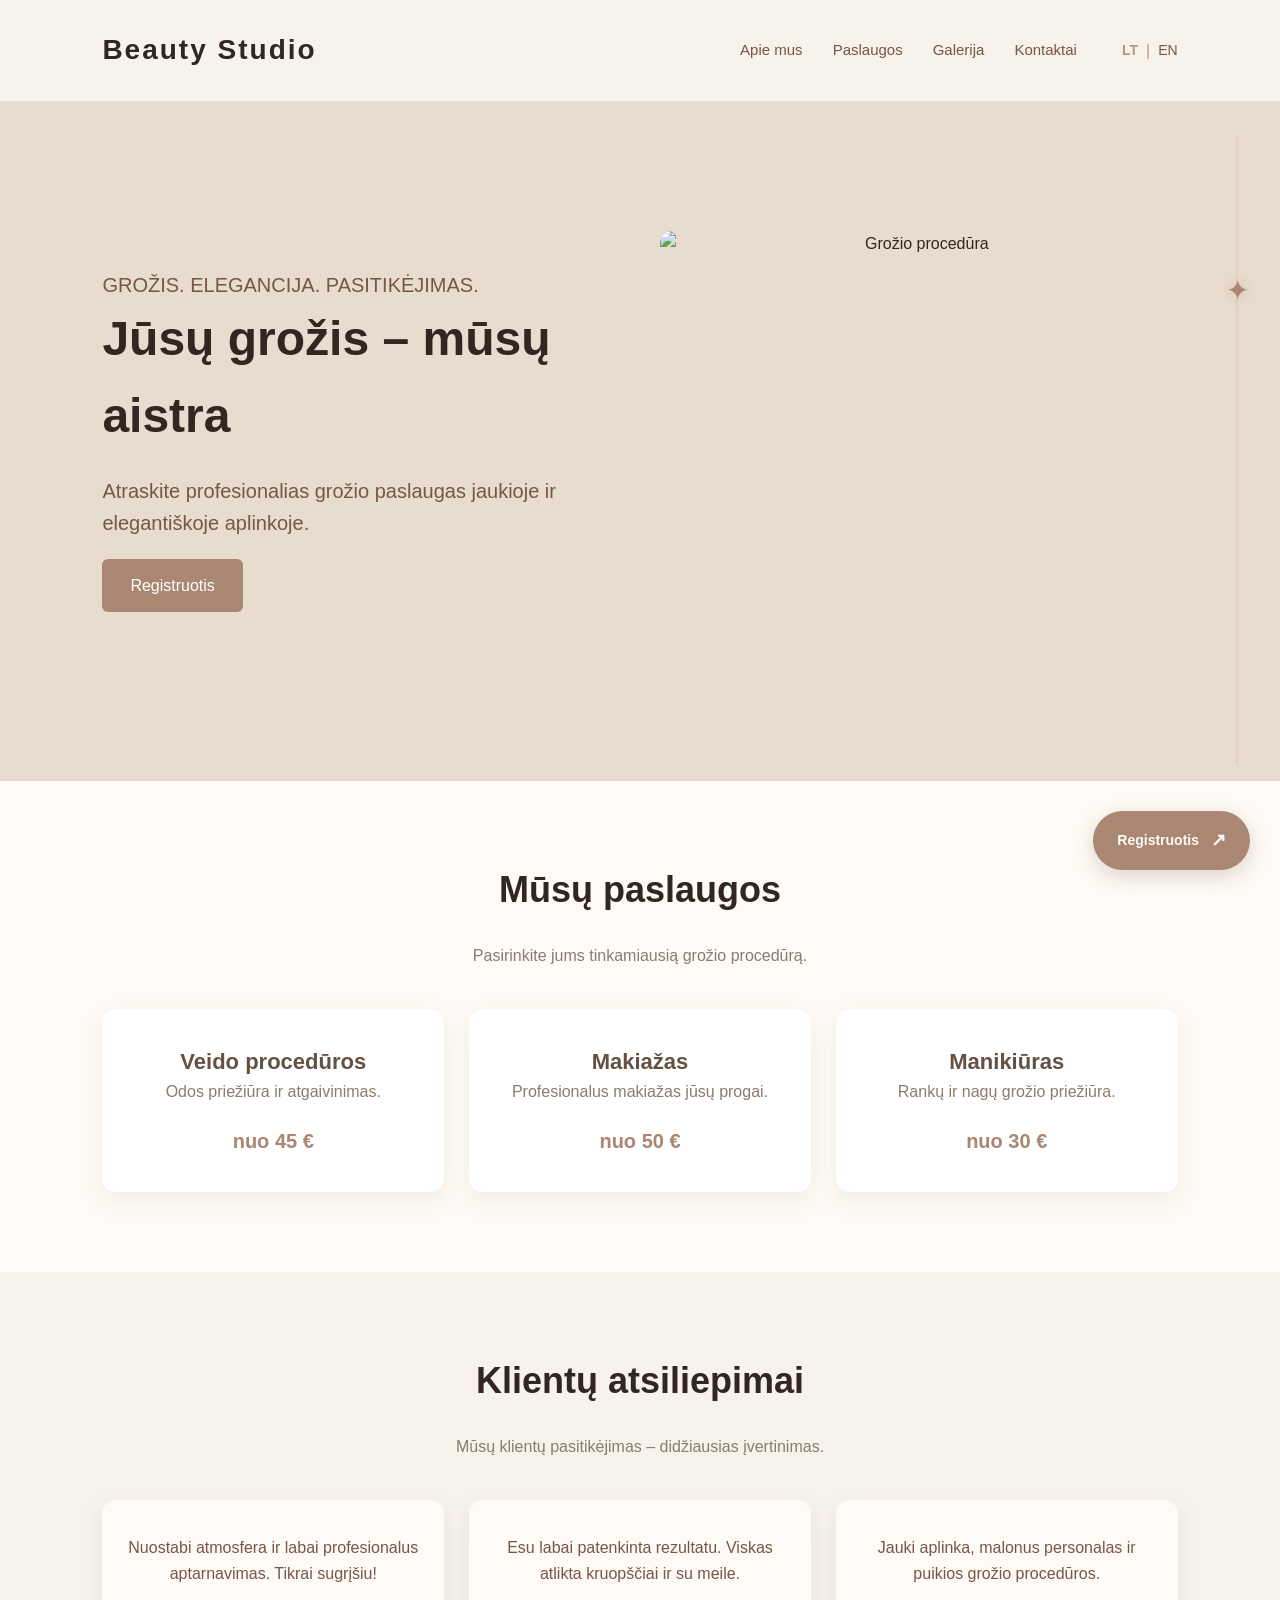
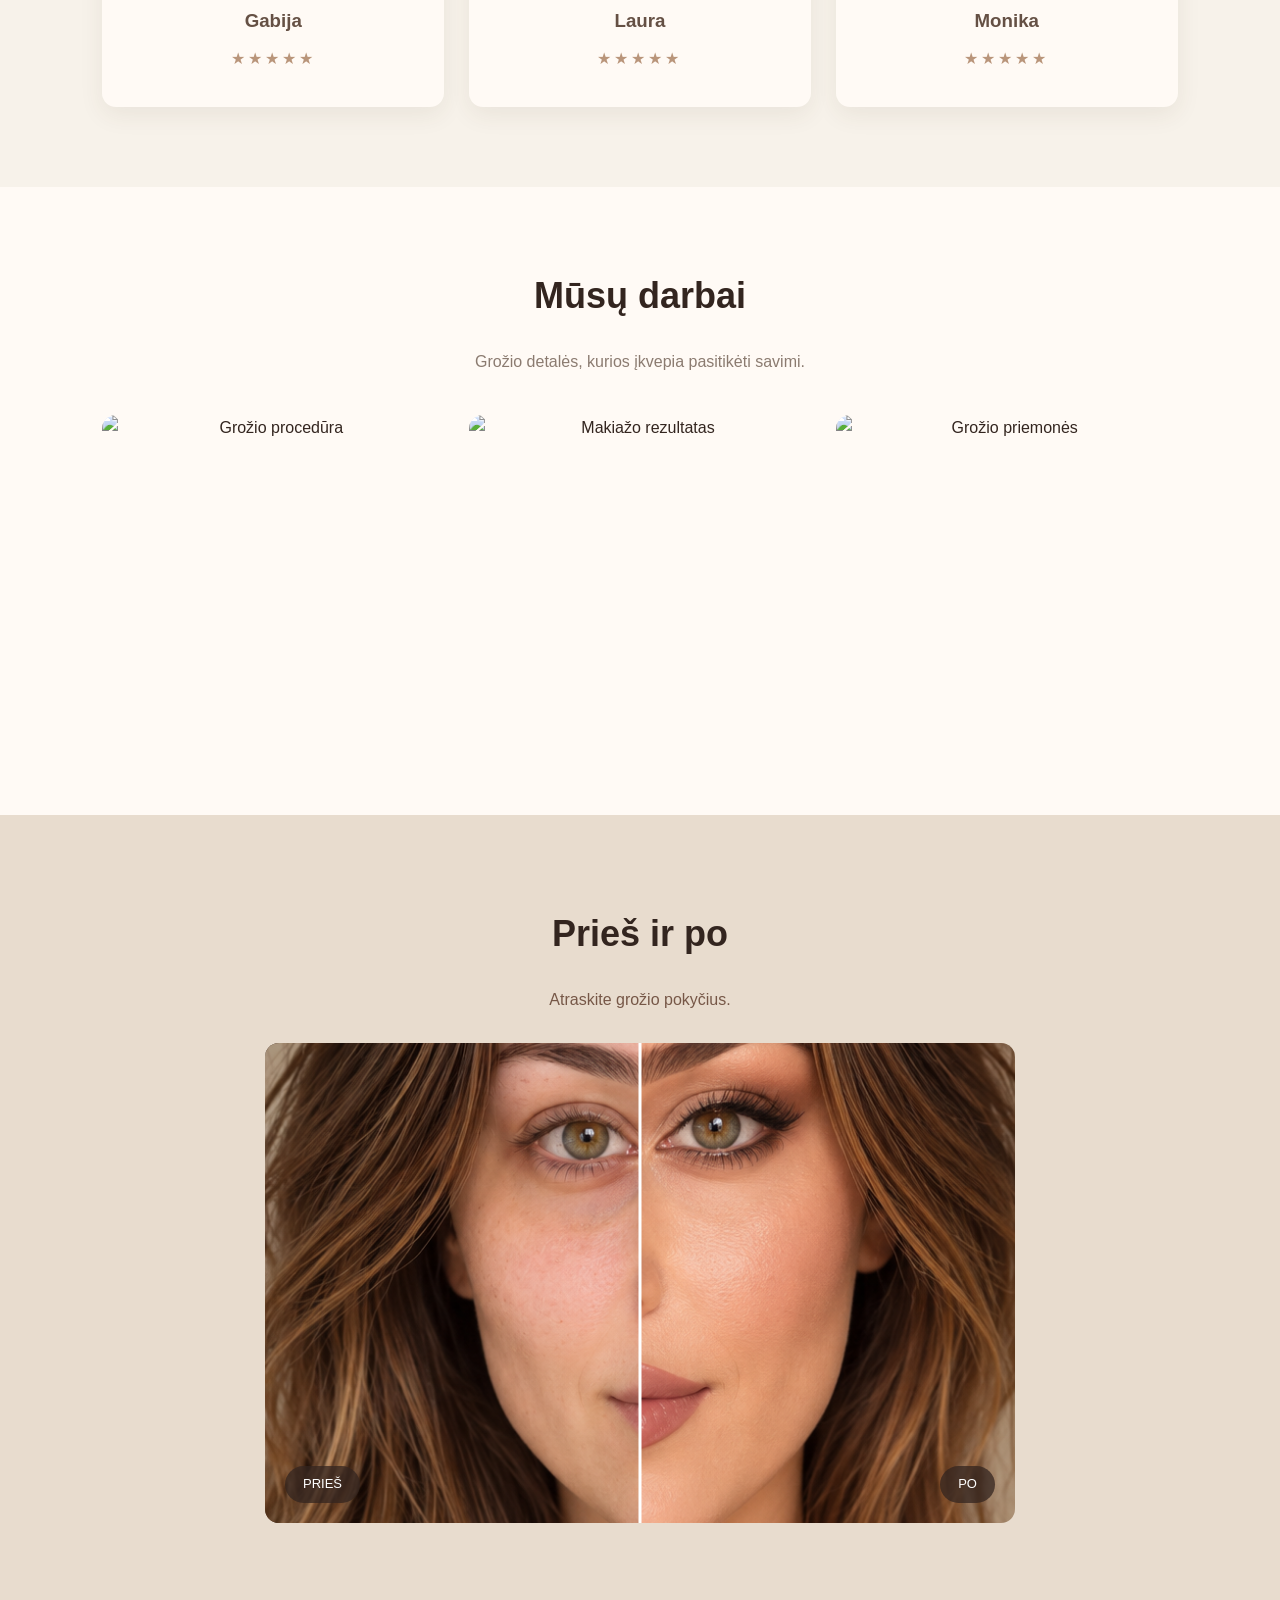
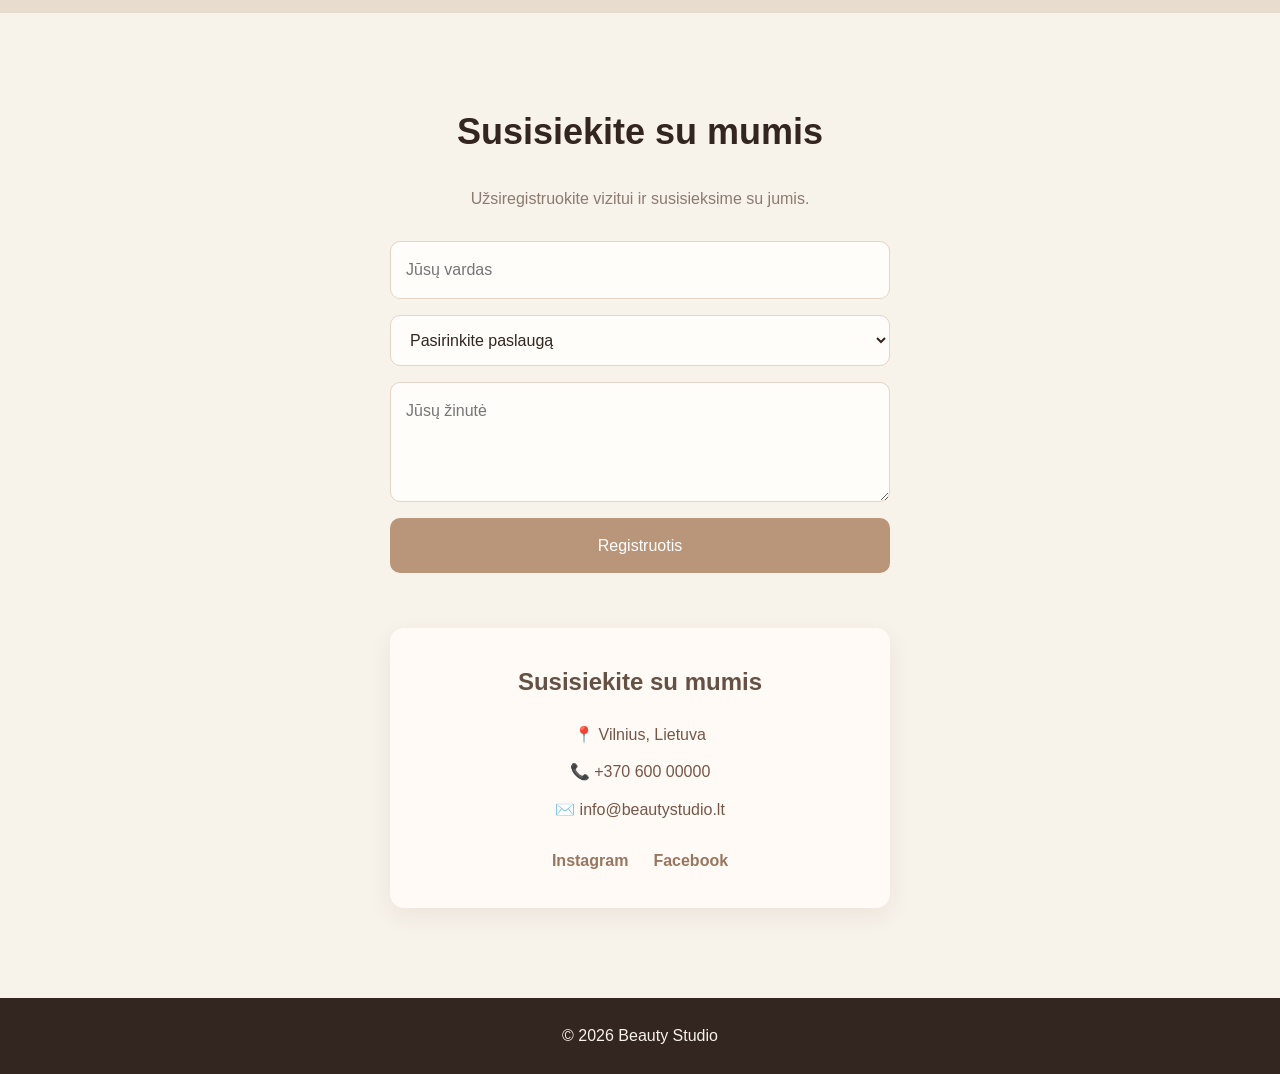
==== index.html @ 3cdfd54d "Fix social preview metadata" ====
<!DOCTYPE html>
<html lang="lt">
<head>
    <link rel="icon" type="image/png" href="favicon.png">
    <meta charset="UTF-8">
    <meta name="google-site-verification" content="EjMEMLy2uxxR2_JzvmKn0_9OkmRzvFU9PpD34_zhDsc" />
    <meta name="viewport" content="width=device-width, initial-scale=1.0">
    <meta name="description" content="Beauty Studio Vilniuje – profesionalios veido procedūros, makiažas ir manikiūras. Atraskite savo grožį ir registruokitės internetu.">
    <meta property="og:type" content="website">
<meta property="og:title" content="Beauty Studio – grožio studija Vilniuje">
<meta property="og:description" content="Profesionalios veido procedūros, makiažas ir manikiūras. Registruokitės internetu!">
<meta property="og:image" content="https://beauty-studio-lt.netlify.app/social-preview.jpg">
<meta property="og:locale" content="lt_LT">
    <title>Beauty Studio – grožio studija</title>
    <link rel="stylesheet" href="style.css">
</head>
<body>
    <a href="#contacts" class="floating-booking">
    <span data-i18n="bookingButton">Registruotis</span>
    <span class="booking-arrow">↗</span>
</a>

   <div class="beauty-signature">
    <div class="signature-line"></div>
    <div class="signature-star">✦</div>

    <div class="signature-message" data-i18n="signatureMessage">
   Ačiū, kad esate su mumis
</div>
</div>

   <header>
    <h1>Beauty Studio</h1>

    <button class="menu-toggle" aria-label="Atidaryti meniu" aria-expanded="false" aria-controls="mobile-nav">
        <span></span>
        <span></span>
        <span></span>
    </button>

    <nav id="mobile-nav">
            <a href="#about" data-i18n="navAbout">Apie mus</a>
<a href="#services" data-i18n="navServices">Paslaugos</a>
<a href="#gallery" data-i18n="navGallery">Galerija</a>
<a href="#contacts" data-i18n="navContacts">Kontaktai</a>

<div class="language-switch">
    <button class="lang-btn active" data-lang="lt">LT</button>
    <span>|</span>
    <button class="lang-btn" data-lang="en">EN</button>
</div>
</nav>
    </header>

    <main>
        <section id="about" class="hero">
    <div class="hero-content">
        <p class="hero-label" data-i18n="heroLabel">
    GROŽIS. ELEGANCIJA. PASITIKĖJIMAS.
</p>

<h2 data-i18n="heroTitle">Jūsų grožis – mūsų aistra</h2>

<p data-i18n="heroDescription">
    Atraskite profesionalias grožio paslaugas
    jaukioje ir elegantiškoje aplinkoje.
</p>

<a href="#contacts" class="hero-button" data-i18n="heroButton">
    Registruotis
</a>
    </div>

    <div class="hero-image">
        <img
            src="https://images.unsplash.com/photo-1522335789203-aabd1fc54bc9"
            alt="Grožio procedūra"
        >
    </div>
</section>

        <section id="services">
    <h2 data-i18n="servicesTitle">Mūsų paslaugos</h2>
    <p data-i18n="servicesIntro">Pasirinkite jums tinkamiausią grožio procedūrą.</p>

    <div class="services-grid">
        <div class="service-card">
            <h3 data-i18n="serviceFace">Veido procedūros</h3>
            <p data-i18n="serviceFaceDesc">Odos priežiūra ir atgaivinimas.</p>
            <span>nuo 45 €</span>
        </div>

        <div class="service-card">
            <h3 data-i18n="serviceMakeup">Makiažas</h3>
            <p data-i18n="serviceMakeupDesc">Profesionalus makiažas jūsų progai.</p>
            <span>nuo 50 €</span>
        </div>

        <div class="service-card">
            <h3 data-i18n="serviceNails">Manikiūras</h3>
            <p data-i18n="serviceNailsDesc">Rankų ir nagų grožio priežiūra.</p>
            <span>nuo 30 €</span>
        </div>
    </div>
</section>

<section id="reviews">
    <h2 data-i18n="reviewsTitle">Klientų atsiliepimai</h2>

    <p class="reviews-intro" data-i18n="reviewsIntro">
        Mūsų klientų pasitikėjimas – didžiausias įvertinimas.
    </p>

    <div class="reviews-grid">
        <div class="review-card">
            <p data-i18n="review1">„Nuostabi atmosfera ir labai profesionalus aptarnavimas. Tikrai sugrįšiu!“</p>
            <h3>Gabija</h3>
            <span>★★★★★</span>
        </div>

        <div class="review-card">
            <p data-i18n="review2">„Esu labai patenkinta rezultatu. Viskas atlikta kruopščiai ir su meile.“</p>
            <h3>Laura</h3>
            <span>★★★★★</span>
        </div>

        <div class="review-card">
            <p data-i18n="review3">„Jauki aplinka, malonus personalas ir puikios grožio procedūros.“</p>
            <h3>Monika</h3>
            <span>★★★★★</span>
        </div>
    </div>
</section>

<section id="gallery">
    <h2 data-i18n="galleryTitle">Mūsų darbai</h2>

<p class="gallery-intro" data-i18n="galleryIntro">
    Grožio detalės, kurios įkvepia pasitikėti savimi.
</p>

    <div class="gallery-grid">
        <img
            src="https://images.unsplash.com/photo-1522335789203-aabd1fc54bc9?w=800"
            alt="Grožio procedūra"
        >

        <img
            src="https://images.unsplash.com/photo-1487412720507-e7ab37603c6f?w=800"
            alt="Makiažo rezultatas"
        >

        <img
            src="https://images.unsplash.com/photo-1516975080664-ed2fc6a32937?w=800"
            alt="Grožio priemonės"
        >
    </div>
</section>

<section id="before-after">
    <h2 data-i18n="beforeAfterTitle">Prieš ir po</h2>
    <p class="before-after-intro" data-i18n="beforeAfterIntro">
    Atraskite grožio pokyčius.
</p>

    <div class="comparison">
        <img
            class="comparison-after"
            src="beauty-after.png"
            alt="Rezultatas po makiažo"
        >

        <div class="comparison-before">
            <img
                src="beauty-before.png"
                alt="Natūralus veidas prieš makiažą"
            >
        </div>

        <input
            type="range"
            min="0"
            max="100"
            value="50"
            class="comparison-slider"
            aria-label="Palyginti prieš ir po"
        >

        <span class="comparison-label before-label">PRIEŠ</span>
        <span class="comparison-label after-label">PO</span>
    </div>
</section>

       <section id="contacts">
   <h2 data-i18n="contactsTitle">Susisiekite su mumis</h2>
    <p data-i18n="contactsIntro">
    Užsiregistruokite vizitui ir susisieksime su jumis.
</p>

    
    <form
    class="contact-form"
    action="https://formspree.io/f/mgaalnvb"
    method="POST"
    >

   <input
    type="text"
    name="name"
    placeholder="Jūsų vardas"
    data-i18n-placeholder="namePlaceholder"
    required


<input
    type="email"
    name="email"
    placeholder="Jūsų el. paštas"
    data-i18n-placeholder="emailPlaceholder"
    required
    >

    <select name="service" required>
    <option value="" data-i18n="servicePlaceholder">Pasirinkite paslaugą</option>
    <option value="Veido procedūros" data-i18n="serviceFace">Veido procedūros</option>
    <option value="Makiažas" data-i18n="serviceMakeup">Makiažas</option>
    <option value="Manikiūras" data-i18n="serviceNails">Manikiūras</option>
</select>

    <textarea
    name="message"
    placeholder="Jūsų žinutė"
    data-i18n-placeholder="messagePlaceholder"
></textarea>

    <button type="submit" data-i18n="submitButton">Registruotis</button>
    </form>


    <div class="studio-contacts">
   <h3 data-i18n="studioContactsTitle">Susisiekite su mumis</h3>

<p>📍 <span data-i18n="city">Vilnius, Lietuva</span></p>
    <p>📞 +370 600 00000</p>
    <p>✉️ info@beautystudio.lt</p>

    <div class="social-links">
        <a href="#">Instagram</a>
        <a href="#">Facebook</a>
    </div>
</div>
</section>
    </main>

    <footer>
        <p>© 2026 Beauty Studio</p>
    </footer>

    <script src="script.js"></script>
</body>
</html>
---- style.css ----
/* Базовые настройки */
* {
    margin: 0;
    padding: 0;
    box-sizing: border-box;
}

html {
    scroll-behavior: smooth;
}

body {
    font-family: Arial, sans-serif;
    background-color: #F7F2EA;
    color: #33251F;
    line-height: 1.6;
}

/* Шапка */
header {
    display: flex;
    justify-content: space-between;
    align-items: center;
    padding: 28px 8%;
    background-color: #F7F2EA;
}

header h1 {
    font-size: 28px;
    letter-spacing: 2px;
}

nav {
    display: flex;
    gap: 30px;
}

nav a {
    color: #765747;
    text-decoration: none;
    font-size: 15px;
    transition: color 0.3s;
}

nav a:hover {
    color: #B9957A;
}

/* Основные секции */
section {
    padding: 90px 8%;
}

#about {
    background-color: #E8DCCE;
    text-align: center;
    padding: 130px 8%;
}

#about h2 {
    font-size: 48px;
    margin-bottom: 20px;
}

#about p {
    font-size: 20px;
    color: #765747;
}

#services,
#contacts {
    text-align: center;
}

section h2 {
    font-size: 36px;
    margin-bottom: 25px;
}

/* Подвал */
footer {
    background-color: #33251F;
    color: #F7F2EA;
    text-align: center;
    padding: 25px;
}

/* Главный экран */
.hero {
    display: grid;
    grid-template-columns: 1fr 1fr;
    align-items: center;
    gap: 40px;
    padding: 70px 8%;
    background-color: #f7f1eb;
}

.hero-content {
    text-align: left;
}

.hero-image img {
    width: 100%;
    height: 420px;
    object-fit: cover;
    border-radius: 12px;
    display: block;
    transition: transform 0.15s ease-out;
will-change: transform;
}

.hero-button {
    display: inline-block;
    margin-top: 20px;
    padding: 14px 28px;
    background-color: #a98772;
    color: white;
    text-decoration: none;
    border-radius: 6px;
}

.hero-image {
    height: 420px;
    overflow: hidden;
    border-radius: 12px;
}

@media (max-width: 768px) {
    .hero {
        grid-template-columns: 1fr;
        padding: 40px 20px;
        gap: 25px;
    }

    .hero-image img {
        height: 280px;
    }

    .hero-content {
        text-align: center;
    }
    header {
        flex-direction: column;
        gap: 15px;
        padding: 20px;
    }

    header h1 {
        font-size: 26px;
        margin: 0;
    }

    header nav {
        display: flex;
        flex-wrap: wrap;
        justify-content: center;
        gap: 15px;
    }

    .hero h2 {
        font-size: 32px;
        line-height: 1.2;
    }

    .services-grid {
        grid-template-columns: 1fr;
        gap: 20px;
    }
}

/* Paslaugų kortelės */

#services {
    padding: 80px 8%;
    background-color: #fffaf5;
    text-align: center;
}

#services > p {
    color: #8b7b70;
    margin-bottom: 40px;
}

.services-grid {
    display: grid;
    grid-template-columns: repeat(3, 1fr);
    gap: 25px;
}

.service-card {
    background-color: #ffffff;
    padding: 35px 25px;
    border-radius: 14px;
    box-shadow: 0 8px 25px rgba(80, 60, 40, 0.08);
    transition: transform 0.3s ease;
}

.service-card:hover {
    transform: translateY(-6px);
}

.service-card h3 {
    color: #655044;
    font-size: 22px;
}

.service-card p {
    color: #8b7b70;
    line-height: 1.6;
}

.service-card span {
    display: block;
    margin-top: 20px;
    color: #a98772;
    font-size: 20px;
    font-weight: bold;
}

@media (max-width: 600px) {
    .services-grid {
        display: grid;
        grid-template-columns: 1fr;
        gap: 16px;
    }

    header {
    flex-direction: column;
    gap: 12px;
    padding: 20px 5%;
    text-align: center;
}

header h1 {
    font-size: 24px;
}

nav {
    justify-content: center;
    flex-wrap: wrap;
    gap: 18px;
}
}

/* Kontaktų forma */
#contacts {
    text-align: center;
    background-color: #f7f2ea;
}

#contacts > p {
    color: #8b7b70;
    margin-bottom: 30px;
}

.contact-form {
    max-width: 500px;
    margin: 0 auto;
    display: flex;
    flex-direction: column;
    gap: 16px;
}

.contact-form input,
.contact-form select,
.contact-form textarea {
    width: 100%;
    padding: 15px;
    border: 1px solid #e3d5c8;
    border-radius: 10px;
    background-color: #fffdf9;
    color: #33251f;
    font: inherit;
}

.contact-form textarea {
    min-height: 120px;
    resize: vertical;
}

.contact-form input:focus,
.contact-form select:focus,
.contact-form textarea:focus {
    outline: 2px solid #b9957a;
    border-color: #b9957a;
}

.contact-form button {
    padding: 15px;
    border: none;
    border-radius: 10px;
    background-color: #b9957a;
    color: white;
    font: inherit;
    cursor: pointer;
    transition: background-color 0.3s;
}

.contact-form button:hover {
    background-color: #98765f;
}

/* Kontaktų informacija */
.studio-contacts {
    margin: 55px auto 0;
    padding: 35px 20px;
    max-width: 500px;
    background-color: #fffaf5;
    border-radius: 14px;
    box-shadow: 0 8px 25px rgba(80, 60, 40, 0.07);
}

.studio-contacts h3 {
    color: #655044;
    font-size: 24px;
    margin-bottom: 20px;
}

.studio-contacts p {
    color: #765747;
    margin: 12px 0;
}

.social-links {
    display: flex;
    justify-content: center;
    gap: 25px;
    margin-top: 25px;
}

.social-links a {
    color: #98765f;
    text-decoration: none;
    font-weight: bold;
    transition: color 0.3s;
}

.social-links a:hover {
    color: #33251f;
}

/* Klientų atsiliepimai */
#reviews {
    padding: 80px 8%;
    background-color: #f7f2ea;
    text-align: center;
}

.reviews-intro {
    color: #8b7b70;
    margin-bottom: 40px;
}

.reviews-grid {
    display: grid;
    grid-template-columns: repeat(3, 1fr);
    gap: 25px;
}

.review-card {
    background-color: #fffaf5;
    padding: 35px 25px;
    border-radius: 14px;
    box-shadow: 0 8px 25px rgba(80, 60, 40, 0.08);
    transition: transform 0.3s ease;
}

.review-card:hover {
    transform: translateY(-6px);
}

.review-card p {
    color: #765747;
    margin-bottom: 20px;
}

.review-card h3 {
    color: #655044;
    margin-bottom: 10px;
}

.review-card span {
    color: #b9957a;
    letter-spacing: 3px;
}
@media (max-width: 600px) {
    .reviews-grid {
        grid-template-columns: 1fr;
        gap: 16px;
    }
}

/* Mūsų darbų galerija */
#gallery {
    padding: 80px 8%;
    background-color: #fffaf5;
    text-align: center;
}

.gallery-intro {
    color: #8b7b70;
    margin-bottom: 40px;
}

.gallery-grid {
    display: grid;
    grid-template-columns: repeat(3, 1fr);
    gap: 25px;
}

.gallery-grid img {
    width: 100%;
    height: 320px;
    object-fit: cover;
    border-radius: 14px;
    transition: transform 0.3s ease;
}

.gallery-grid img:hover {
    transform: scale(1.03);
}

@media (max-width: 600px) {
    .gallery-grid {
        grid-template-columns: 1fr;
        gap: 16px;
    }

    .gallery-grid img {
        height: 280px;
    }
}

/* Beauty Signature */
.beauty-signature {
    position: fixed;
    right: 28px;
    top: 15%;
    height: 70vh;
    width: 30px;
    z-index: 1000;
    pointer-events: none;
}

.signature-line {
    position: absolute;
    left: 50%;
    top: 0;
    transform: translateX(-50%);
    width: 1px;
    height: 100%;
    background-color: #d8b99e;
    opacity: 0.6;
}

.signature-star {
    position: absolute;
    top: 0;
    left: 50%;
    transform: translateX(-50%);
    color: #a98772;
    font-size: 28px;
    text-shadow: 0 0 12px rgba(185, 149, 122, 0.5);
    animation: starGlow 2s ease-in-out infinite;
}

@keyframes starGlow {
    0%, 100% {
        rotate: 0deg;
        scale: 1;
        text-shadow: 0 0 8px rgba(185, 149, 122, 0.4);
    }

    50% {
        rotate: 180deg;
        scale: 1.25;
        text-shadow: 0 0 20px rgba(185, 149, 122, 0.9);
    }
}

.signature-sparkle {
    position: fixed;
    color: #c5a078;
    font-size: 10px;
    pointer-events: none;
    z-index: 999;
    animation: sparkleFade 0.7s ease-out forwards;
}

@keyframes sparkleFade {
    0% {
        opacity: 1;
        transform: scale(1) rotate(0deg);
    }

    100% {
        opacity: 0;
        transform: scale(0) rotate(180deg);
    }
}

.signature-finish {
    color: #c49a6c;
    font-size: 34px;
    text-shadow: 0 0 15px rgba(196, 154, 108, 0.8);
    transition: all 0.5s ease;
}

/* Beauty Signature Message */
.signature-message {
    position: absolute;
    right: 35px;
    top: 0;
    width: 220px;
    color: #a98772;
    font-size: 14px;
    font-style: italic;
    text-align: right;
    opacity: 0;
    transform: translateY(12px);
    transition: opacity 0.8s ease, transform 0.8s ease;
    pointer-events: none;
}

.signature-message.visible {
    opacity: 1;
    transform: translateY(0);
    text-shadow: 0 0 12px rgba(185, 149, 122, 0.25);
}

@media (max-width: 600px) {
    .beauty-signature {
        display: none;
    }
}

/* Scroll reveal animation */
.reveal {
    opacity: 0;
    transform: translateY(55px);
    transition:
        opacity 1.4s ease,
        transform 1.4s cubic-bezier(0.22, 1, 0.36, 1);
}

.reveal.visible {
    opacity: 1;
    transform: translateY(0);
}

.service-card:nth-child(2),
.review-card:nth-child(2),
.gallery-grid img:nth-child(2) {
    transition-delay: 0.15s;
}

.service-card:nth-child(3),
.review-card:nth-child(3),
.gallery-grid img:nth-child(3) {
    transition-delay: 0.3s;
}

/* Floating booking button */
.floating-booking {
    position: fixed;
    right: 30px;
    bottom: 30px;
    z-index: 1001;

    display: flex;
    align-items: center;
    gap: 12px;

    padding: 15px 24px;
    background-color: #a98772;
    color: #fffaf5;

    border-radius: 50px;
    text-decoration: none;
    font-size: 14px;
    font-weight: bold;

    box-shadow: 0 6px 20px rgba(80, 60, 40, 0.2);
    transition: transform 0.3s ease, background-color 0.3s ease;
}

.floating-booking:hover {
    background-color: #8f6e59;
    transform: translateY(-4px);
}

.booking-arrow {
    font-size: 18px;
}

@media (max-width: 600px) {
    .beauty-signature {
        display: none;
    }
    .floating-booking {
    right: 12px;
    bottom: 12px;
    padding: 10px 15px;
    font-size: 12px;
    gap: 6px;
    opacity: 0.9;
    #before-after {
    padding: 60px 20px;
}

.comparison {
    height: 350px;
}

.comparison-before img {
    width: calc(100vw - 40px);
    max-width: none;
    height: 100%;
    object-fit: cover;
}
}

.floating-booking {
    opacity: 0;
    visibility: hidden;
    transform: translateY(15px);
    transition: opacity 0.4s ease,
                transform 0.4s ease,
                visibility 0.4s ease;
}

.floating-booking.show-mobile {
    opacity: 1;
    visibility: visible;
    transform: translateY(0);
}
.floating-booking:hover {
    transform: none;
}
}

/* Hero entrance animation */
.hero-label,
.hero-content h2,
.hero-content > p:not(.hero-label),
.hero-button {
    opacity: 0;
    animation: heroAppear 1s ease forwards;
}

.hero-label {
    animation-delay: 0.2s;
}

.hero-content h2 {
    animation-delay: 0.5s;
}

.hero-content > p:not(.hero-label) {
    animation-delay: 0.8s;
}

.hero-button {
    animation-delay: 1.1s;
}

@keyframes heroAppear {
    from {
        opacity: 0;
        transform: translateY(25px);
    }

    to {
        opacity: 1;
        transform: translateY(0);
    }
}

/* Before and After comparison */

#before-after {
    text-align: center;
    background-color: #E8DCCE;
}

.before-after-intro {
    color: #765747;
    margin-bottom: 30px;
}

.comparison {
    position: relative;
    max-width: 750px;
    height: 480px;
    margin: 0 auto;
    overflow: hidden;
    border-radius: 14px;
}

.comparison-after {
    width: 100%;
    height: 100%;
    object-fit: cover;
    display: block;
}

.comparison-before {
    position: absolute;
    top: 0;
    left: 0;
    width: 50%;
    height: 100%;
    overflow: hidden;
    z-index: 2;
}

.comparison-before img {
    width: 750px;
    max-width: none;
    height: 100%;
    object-fit: cover;
    display: block;
}

.comparison-slider {
    position: absolute;
    inset: 0;
    width: 100%;
    height: 100%;
    opacity: 0;
    cursor: ew-resize;
    z-index: 5;
    margin: 0;
}

.comparison::after {
    content: "";
    position: absolute;
    top: 0;
    bottom: 0;
    left: var(--position, 50%);
    width: 3px;
    background: white;
    transform: translateX(-50%);
    z-index: 3;
    pointer-events: none;
}

.comparison-label {
    position: absolute;
    bottom: 20px;
    z-index: 4;
    padding: 8px 18px;
    color: white;
    background: rgba(51, 37, 31, 0.75);
    border-radius: 30px;
    font-size: 13px;
    pointer-events: none;
}

.before-label {
    left: 20px;
}

.after-label {
    right: 20px;
}

@media (max-width: 600px) {
    #before-after {
        padding: 60px 20px;
    }

    .comparison {
        width: 100%;
        height: 350px;
    }

    .comparison-before img {
        width: calc(100vw - 40px);
        max-width: none;
        height: 100%;
        object-fit: cover;
    }
    .menu-toggle {
    display: flex;
}

header {
    position: relative;
}

header nav {
    display: none;
    position: absolute;
    top: 100%;
    left: 0;
    width: 100%;
    flex-direction: column;
    align-items: center;
    gap: 20px;
    padding: 25px;
    background-color: #F7F2EA;
    box-shadow: 0 10px 20px rgba(51, 37, 31, 0.08);
    z-index: 1001;
}

header nav.open {
    display: flex;
    animation: menuAppear 0.35s ease forwards;
}

@keyframes menuAppear {
    from {
        opacity: 0;
        transform: translateY(-12px);
    }

    to {
        opacity: 1;
        transform: translateY(0);
    }
}
}

/* Mobile burger menu */

.menu-toggle {
    display: none;
    flex-direction: column;
    justify-content: center;
    gap: 6px;
    width: 42px;
    height: 42px;
    padding: 8px;
    border: none;
    background: transparent;
    cursor: pointer;
    z-index: 1002;
}

.menu-toggle span {
    display: block;
    width: 26px;
    height: 2px;
    background-color: #765747;
    border-radius: 2px;
    transition: transform 0.3s ease, opacity 0.3s ease;
}

@media (max-width: 600px) {
    .menu-toggle {
        display: flex;
    }
}

.menu-toggle.active span:nth-child(1) {
    transform: translateY(8px) rotate(45deg);
}

.menu-toggle.active span:nth-child(2) {
    opacity: 0;
}

.menu-toggle.active span:nth-child(3) {
    transform: translateY(-8px) rotate(-45deg);
}

.service-card.reveal.visible:hover,
.review-card.reveal.visible:hover {
    transform: translateY(-6px);
}

/* Language switcher */

.language-switch {
    display: flex;
    align-items: center;
    gap: 8px;
    margin-left: 15px;
    color: #b9957a;
}

.lang-btn {
    border: none;
    background: transparent;
    color: #765747;
    font: inherit;
    font-size: 14px;
    cursor: pointer;
    transition: color 0.3s ease;
}

.lang-btn:hover,
.lang-btn.active {
    color: #b9957a;
    font-weight: bold;
}
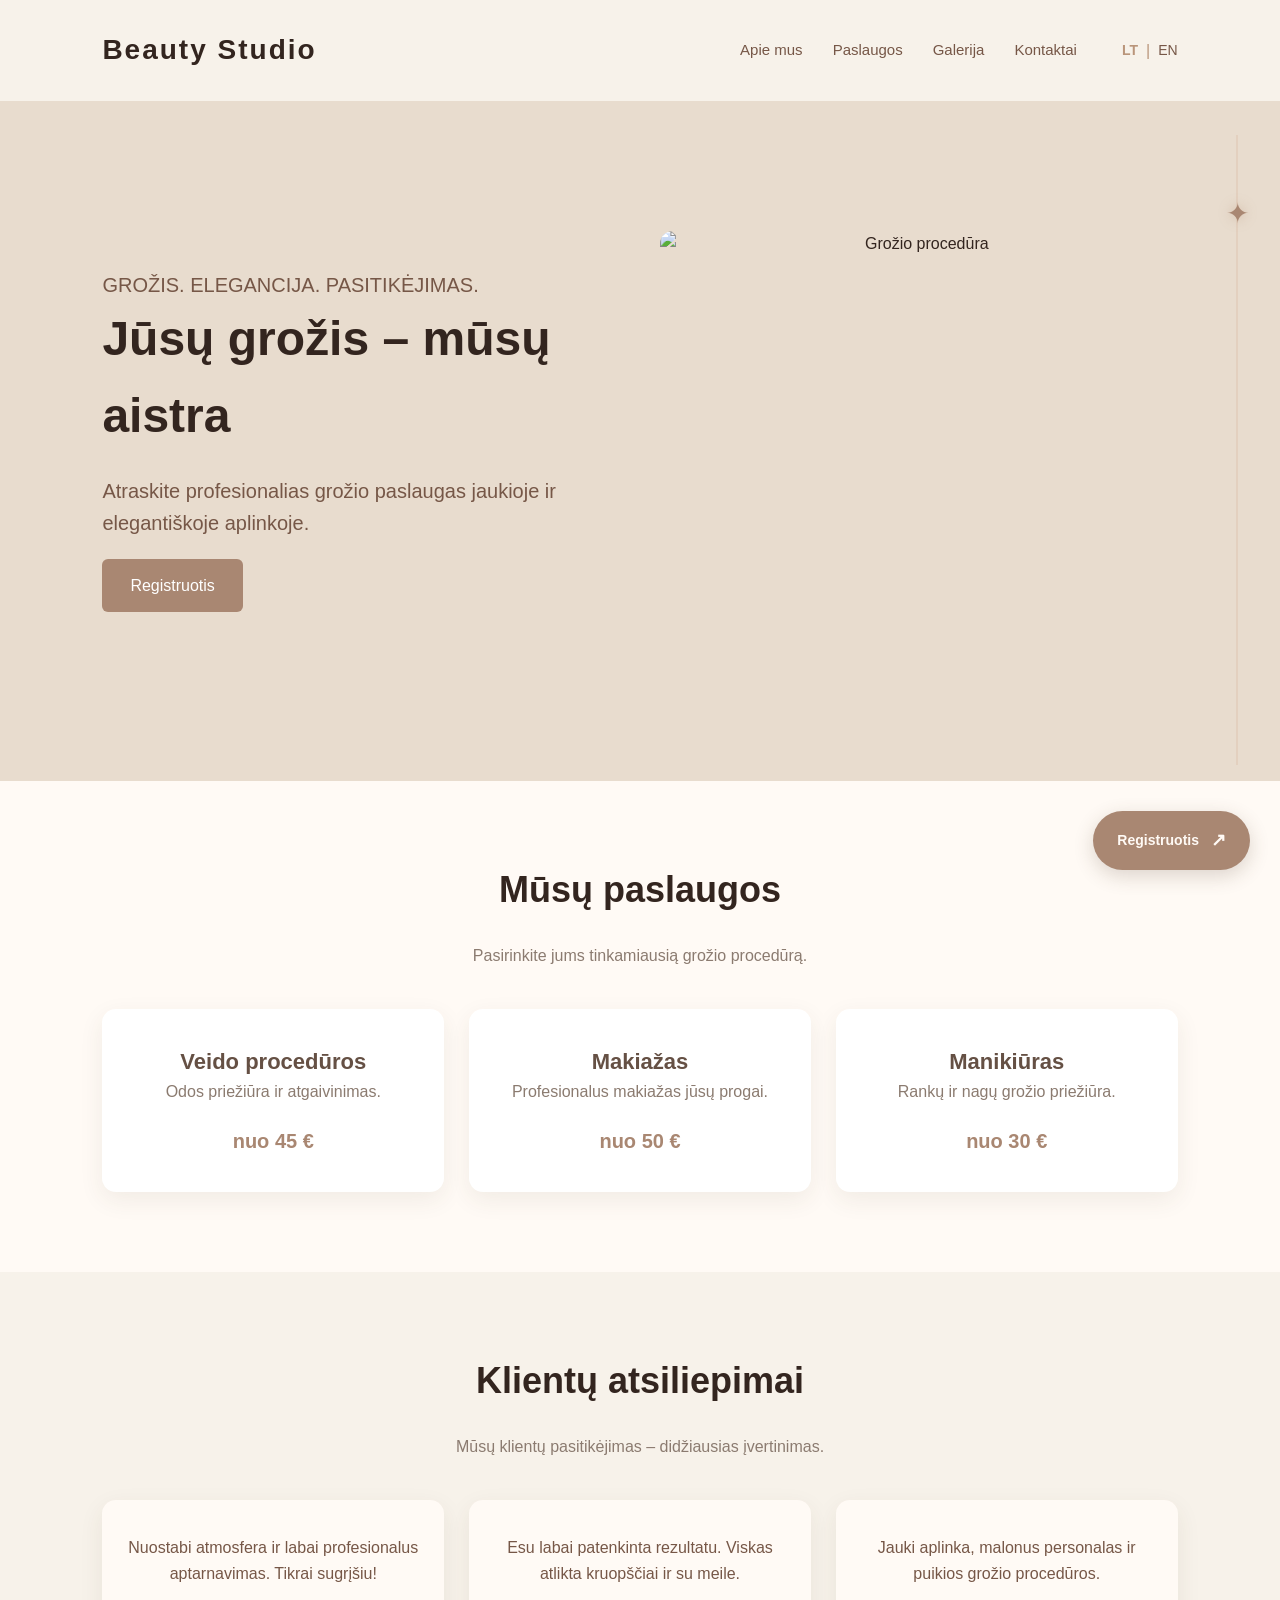
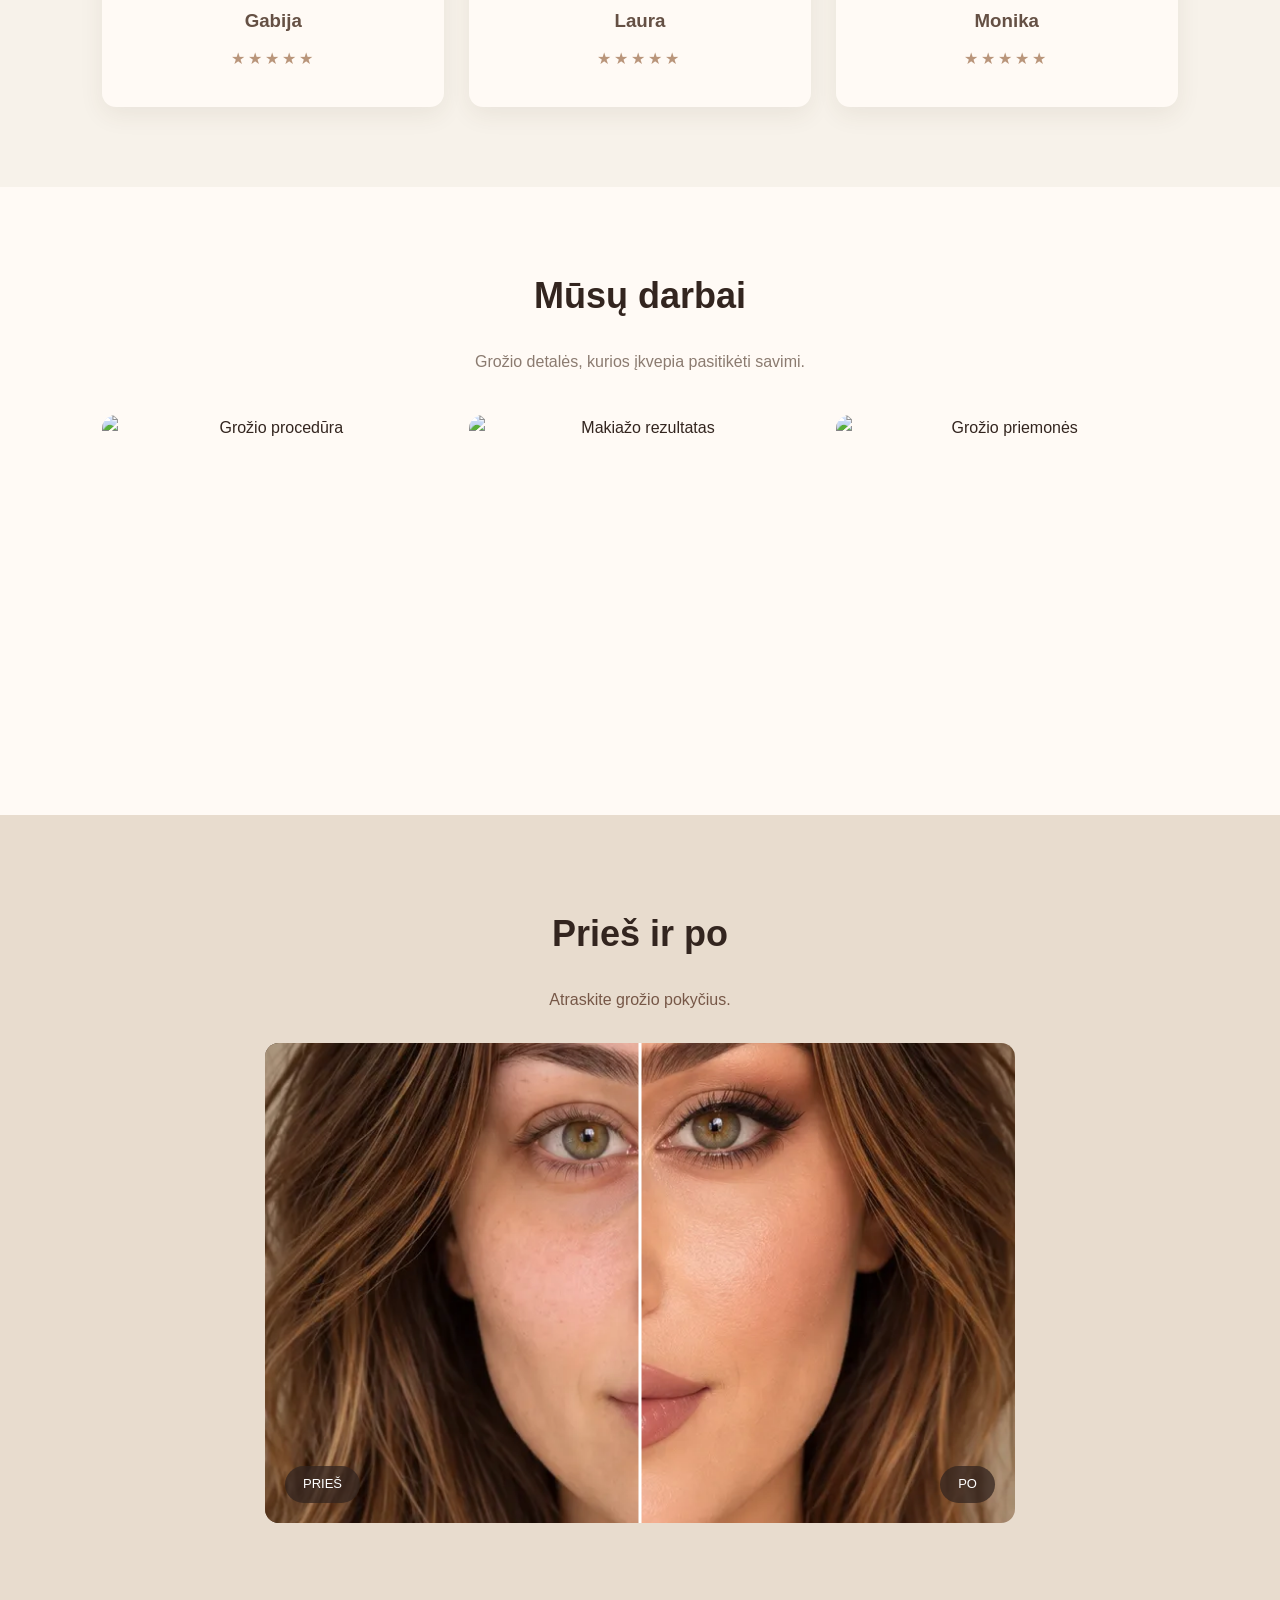
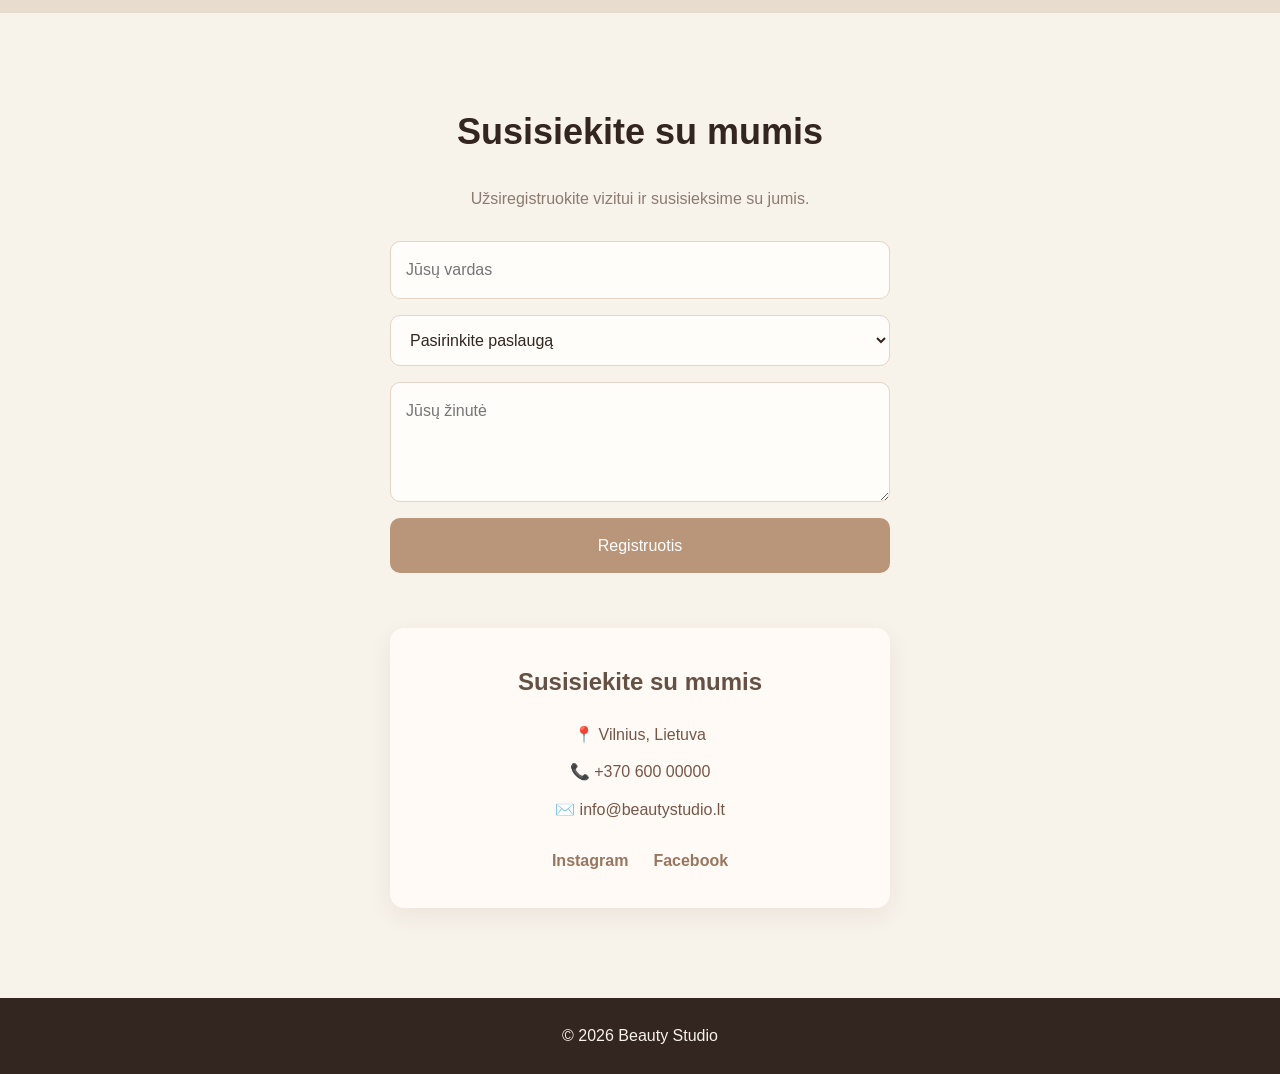
==== commit c3dfb0fd: "Optimize before and after images" ====
--- a/index.html
+++ b/index.html
@@ -166,13 +166,13 @@
     <div class="comparison">
         <img
             class="comparison-after"
-            src="beauty-after.png"
+            src="beauty-after.webp"
             alt="Rezultatas po makiažo"
         >
 
         <div class="comparison-before">
             <img
-                src="beauty-before.png"
+                src="beauty-before.webp"
                 alt="Natūralus veidas prieš makiažą"
             >
         </div>
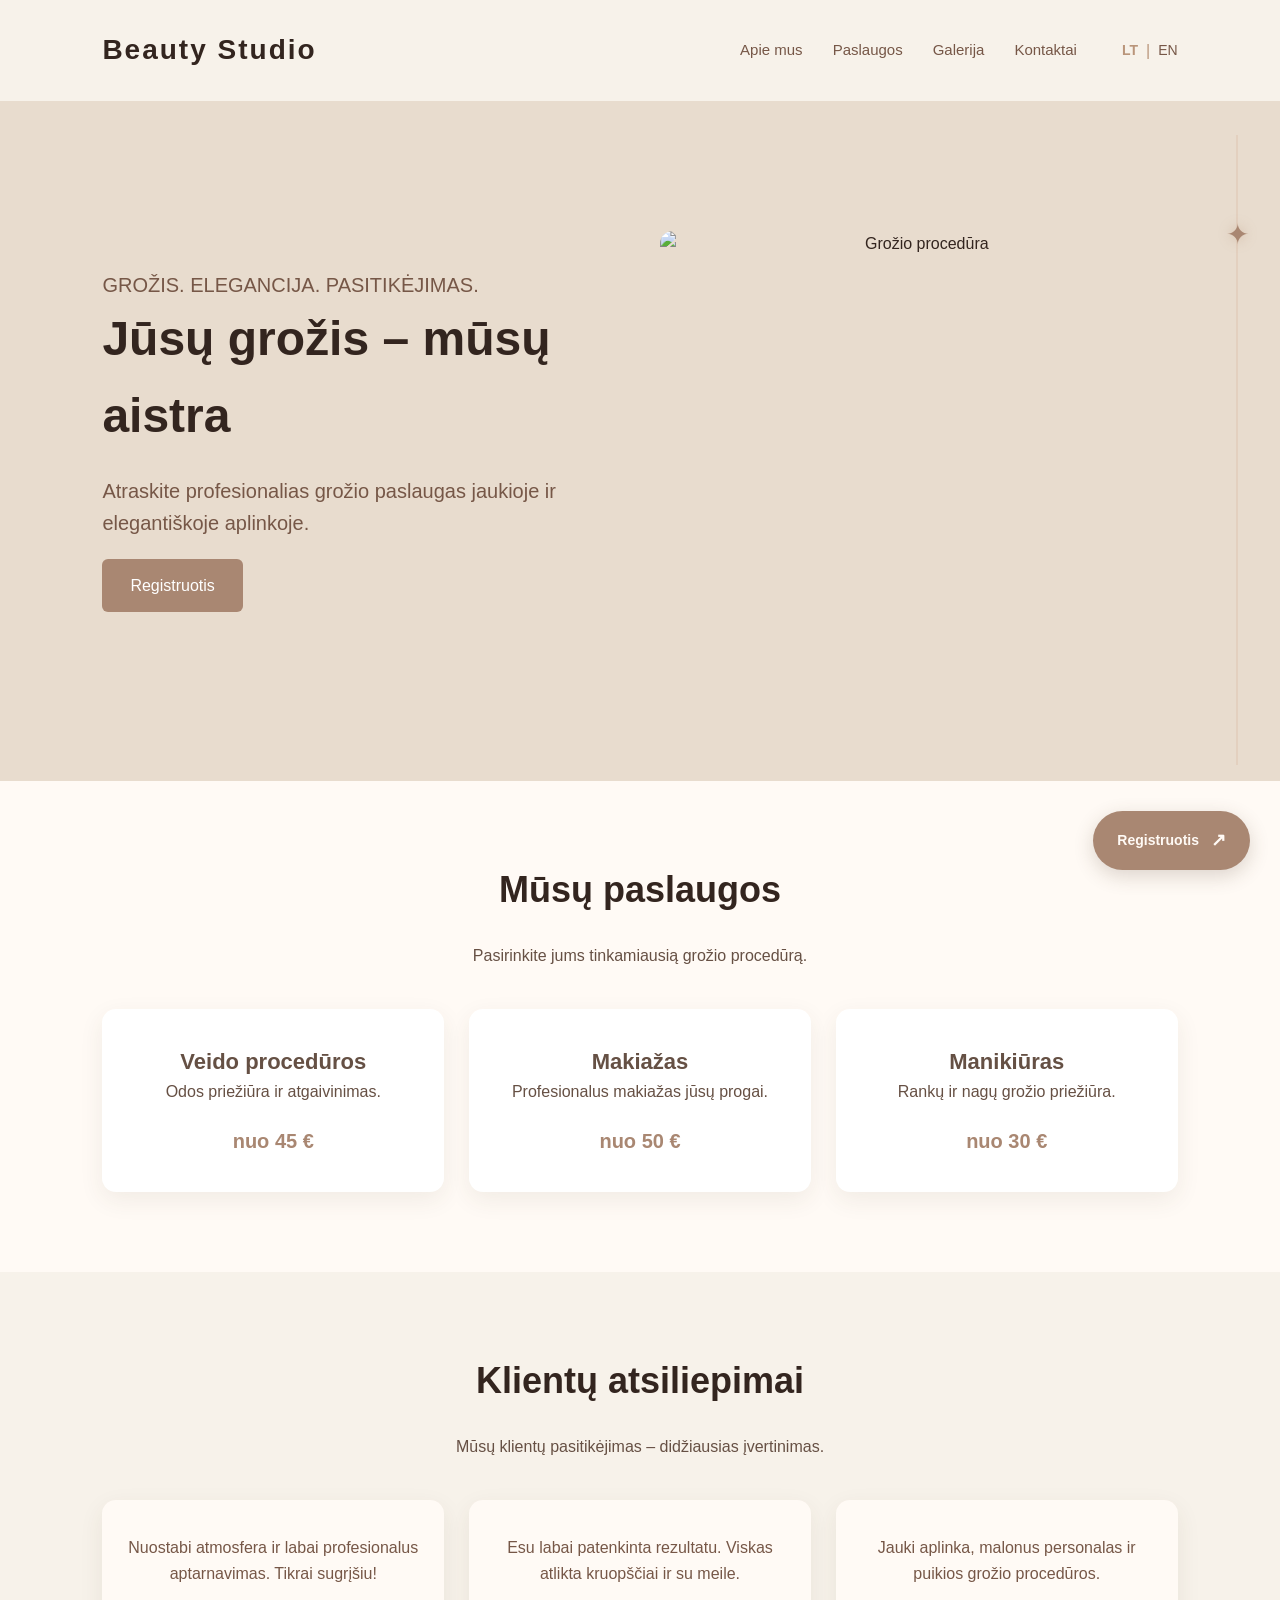
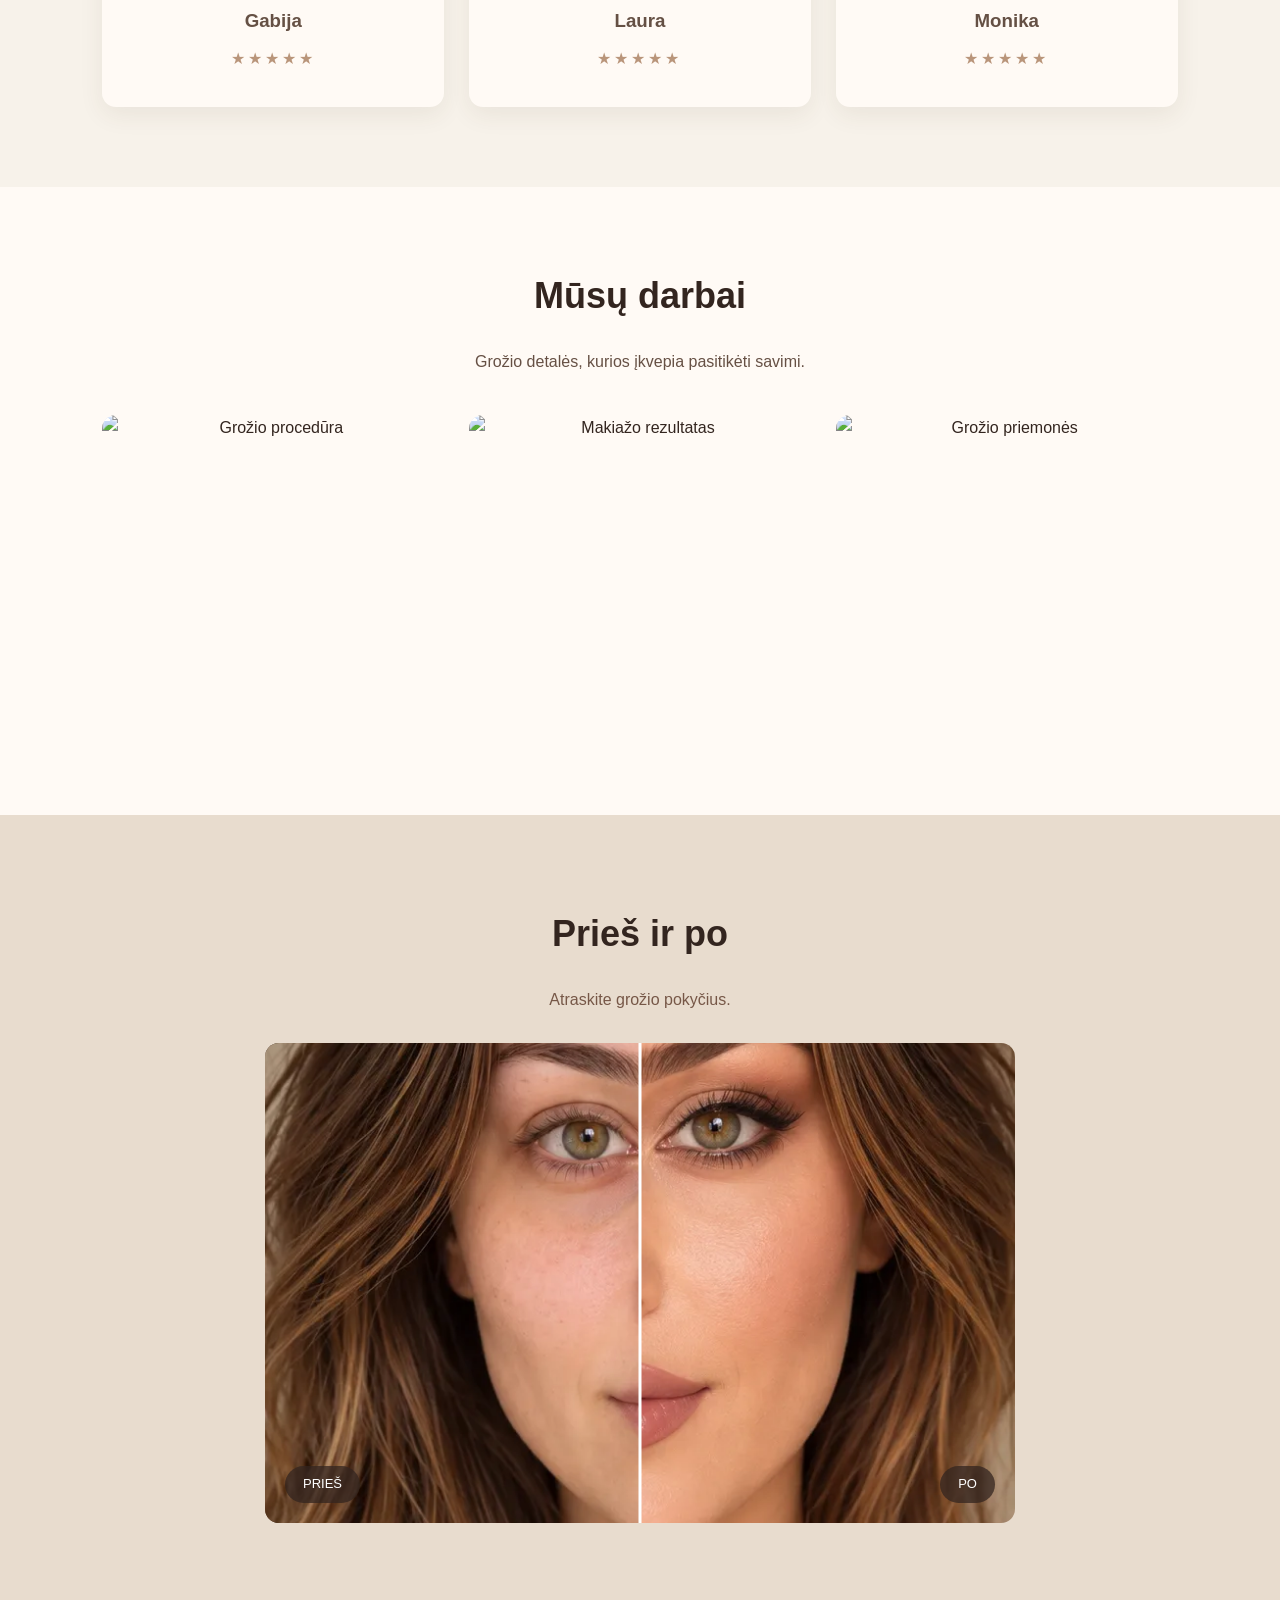
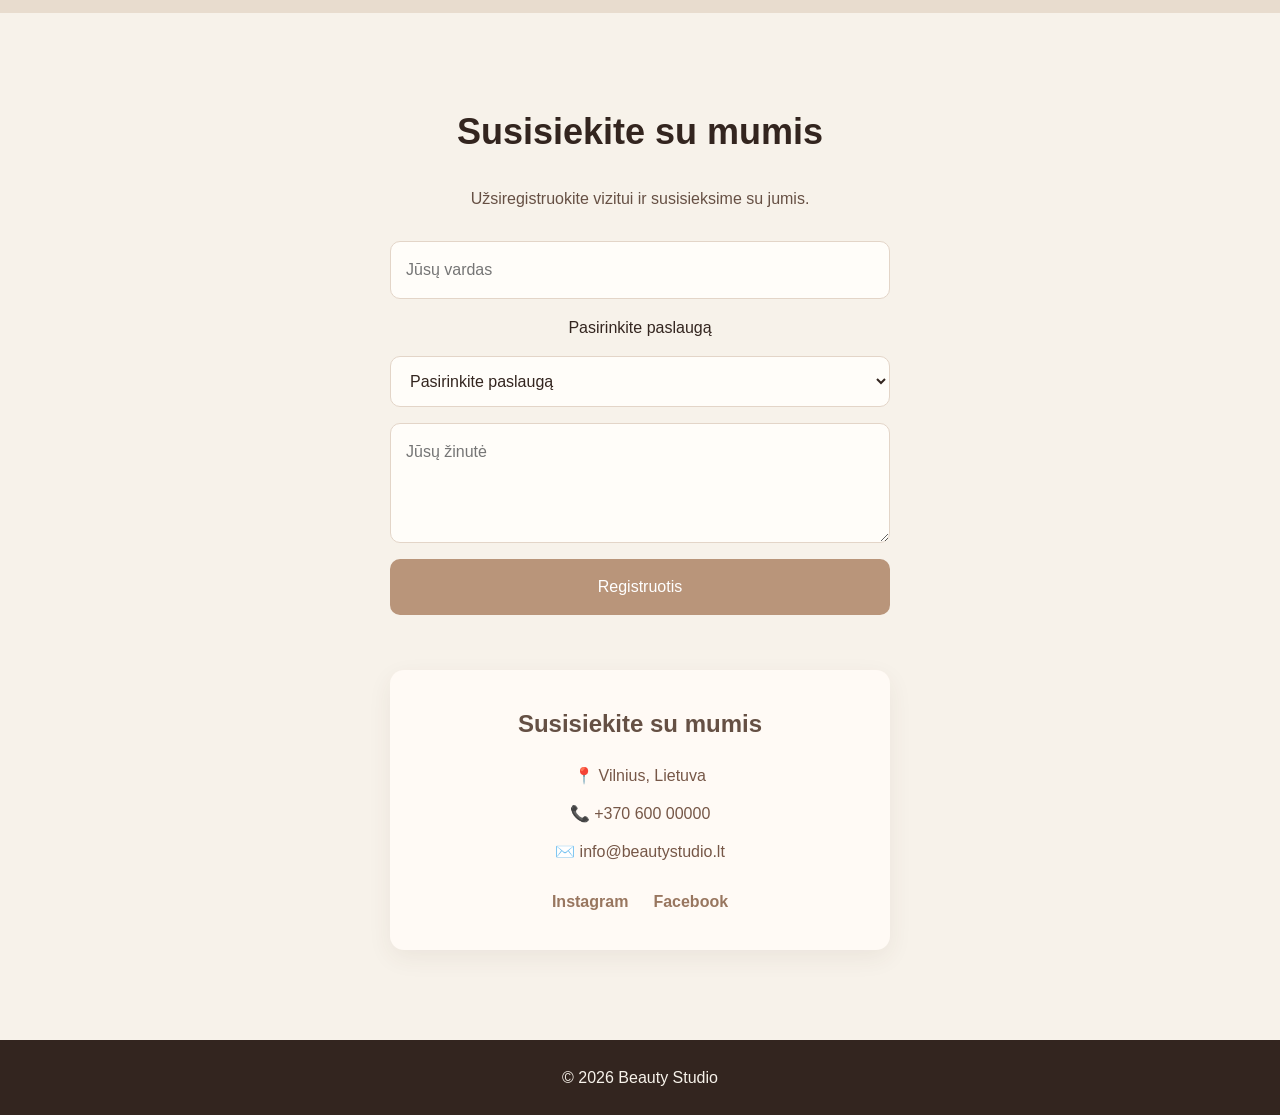
==== commit 47edb7eb: "Improve text contrast" ====
--- a/index.html
+++ b/index.html
@@ -220,7 +220,8 @@
     required
     >
 
-    <select name="service" required>
+    <label for="service" data-i18n="servicePlaceholder">Pasirinkite paslaugą</label>
+    <select id="service" name="service" required>
     <option value="" data-i18n="servicePlaceholder">Pasirinkite paslaugą</option>
     <option value="Veido procedūros" data-i18n="serviceFace">Veido procedūros</option>
     <option value="Makiažas" data-i18n="serviceMakeup">Makiažas</option>
--- a/style.css
+++ b/style.css
@@ -177,7 +177,7 @@
 }
 
 #services > p {
-    color: #8b7b70;
+    color: #665044;
     margin-bottom: 40px;
 }
 
@@ -205,7 +205,7 @@
 }
 
 .service-card p {
-    color: #8b7b70;
+    color: #665044;
     line-height: 1.6;
 }
 
@@ -249,7 +249,7 @@
 }
 
 #contacts > p {
-    color: #8b7b70;
+    color: #665044;
     margin-bottom: 30px;
 }
 
@@ -347,7 +347,7 @@
 }
 
 .reviews-intro {
-    color: #8b7b70;
+    color: #665044;
     margin-bottom: 40px;
 }
 
@@ -398,7 +398,7 @@
 }
 
 .gallery-intro {
-    color: #8b7b70;
+    color: #665044;
     margin-bottom: 40px;
 }
 
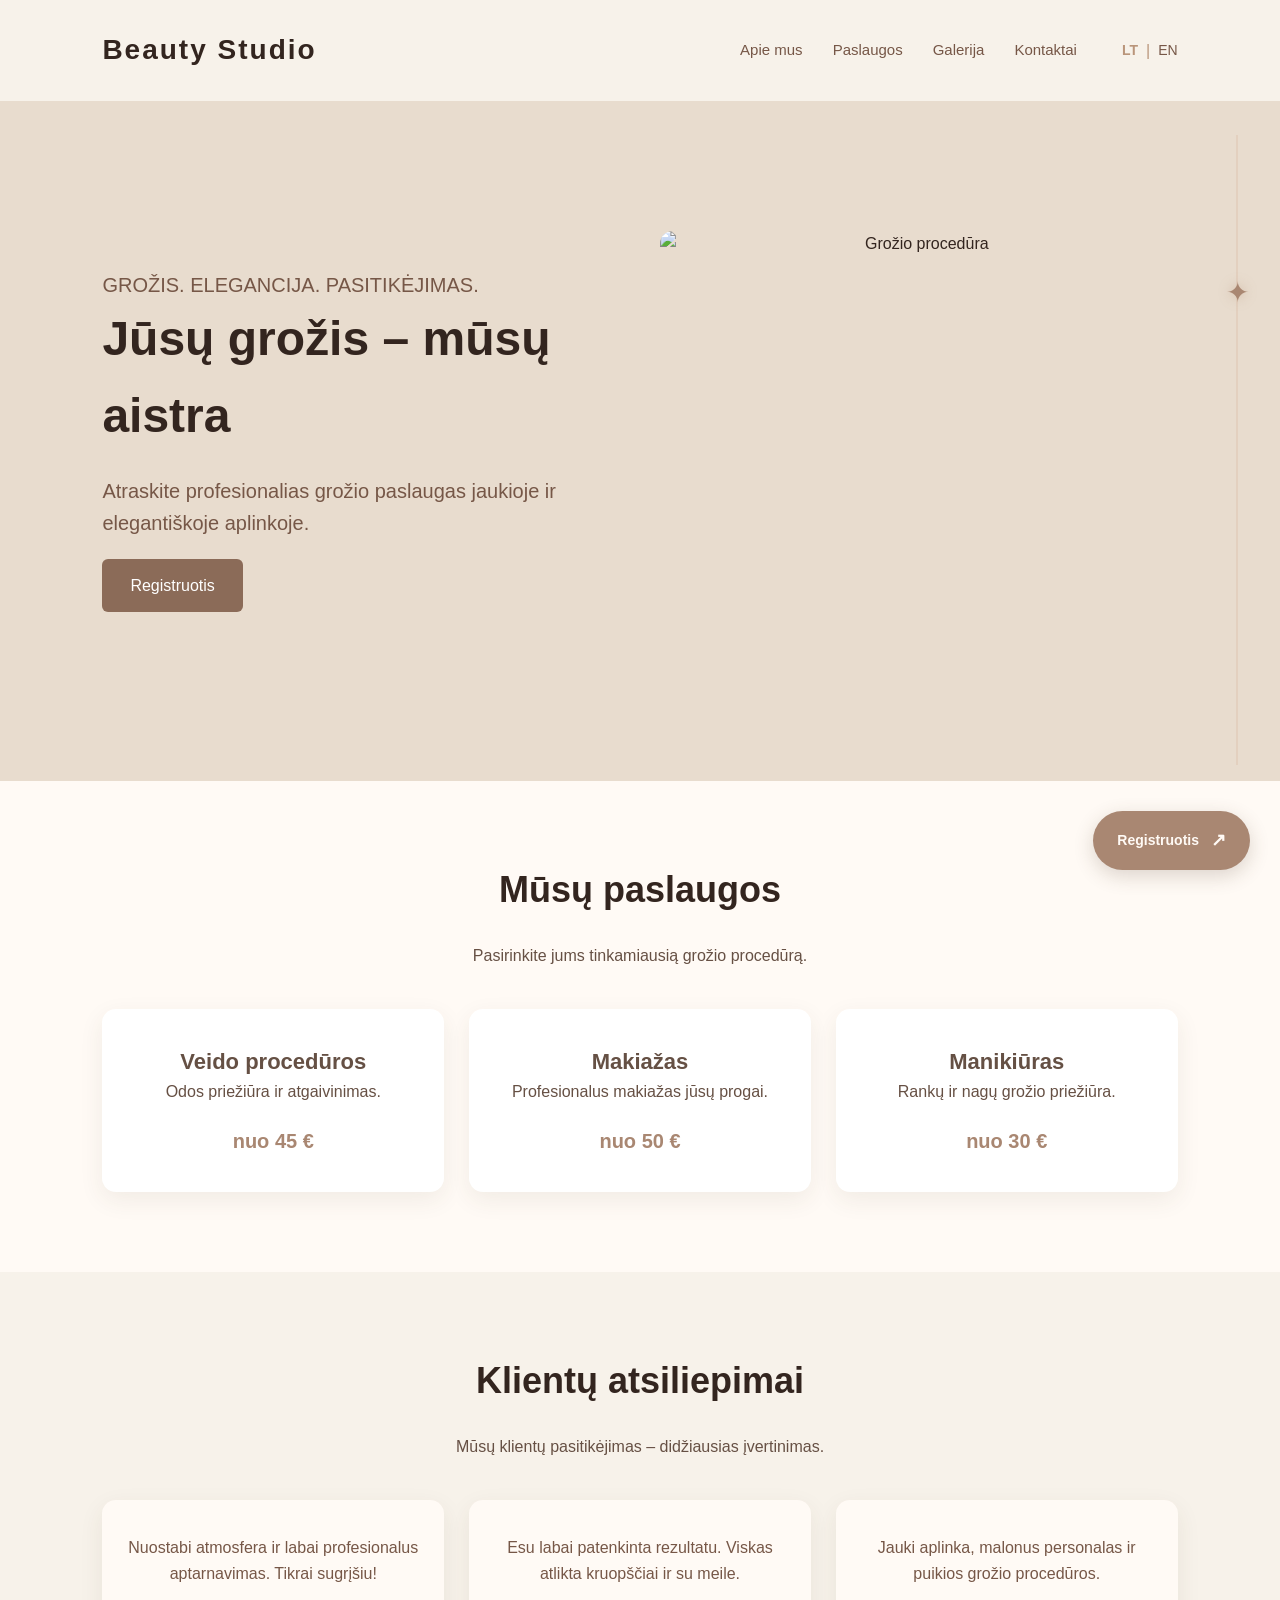
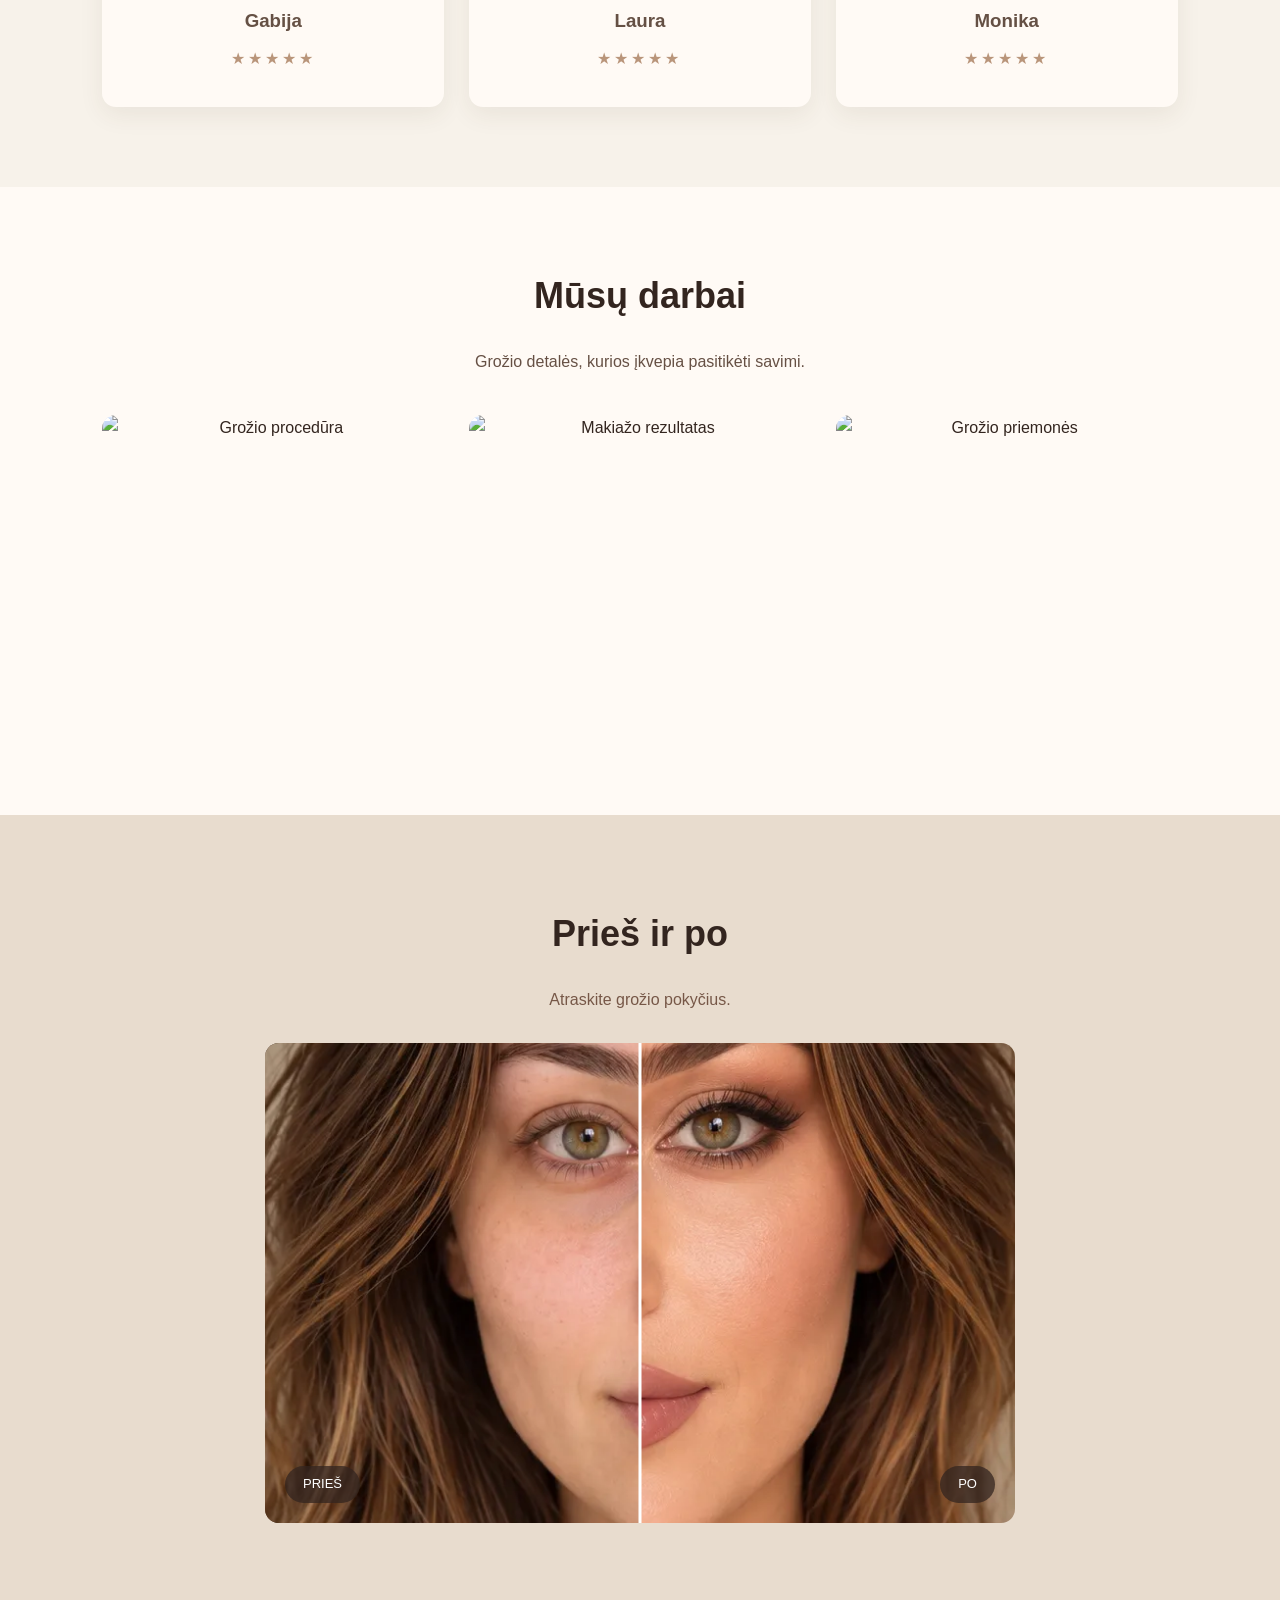
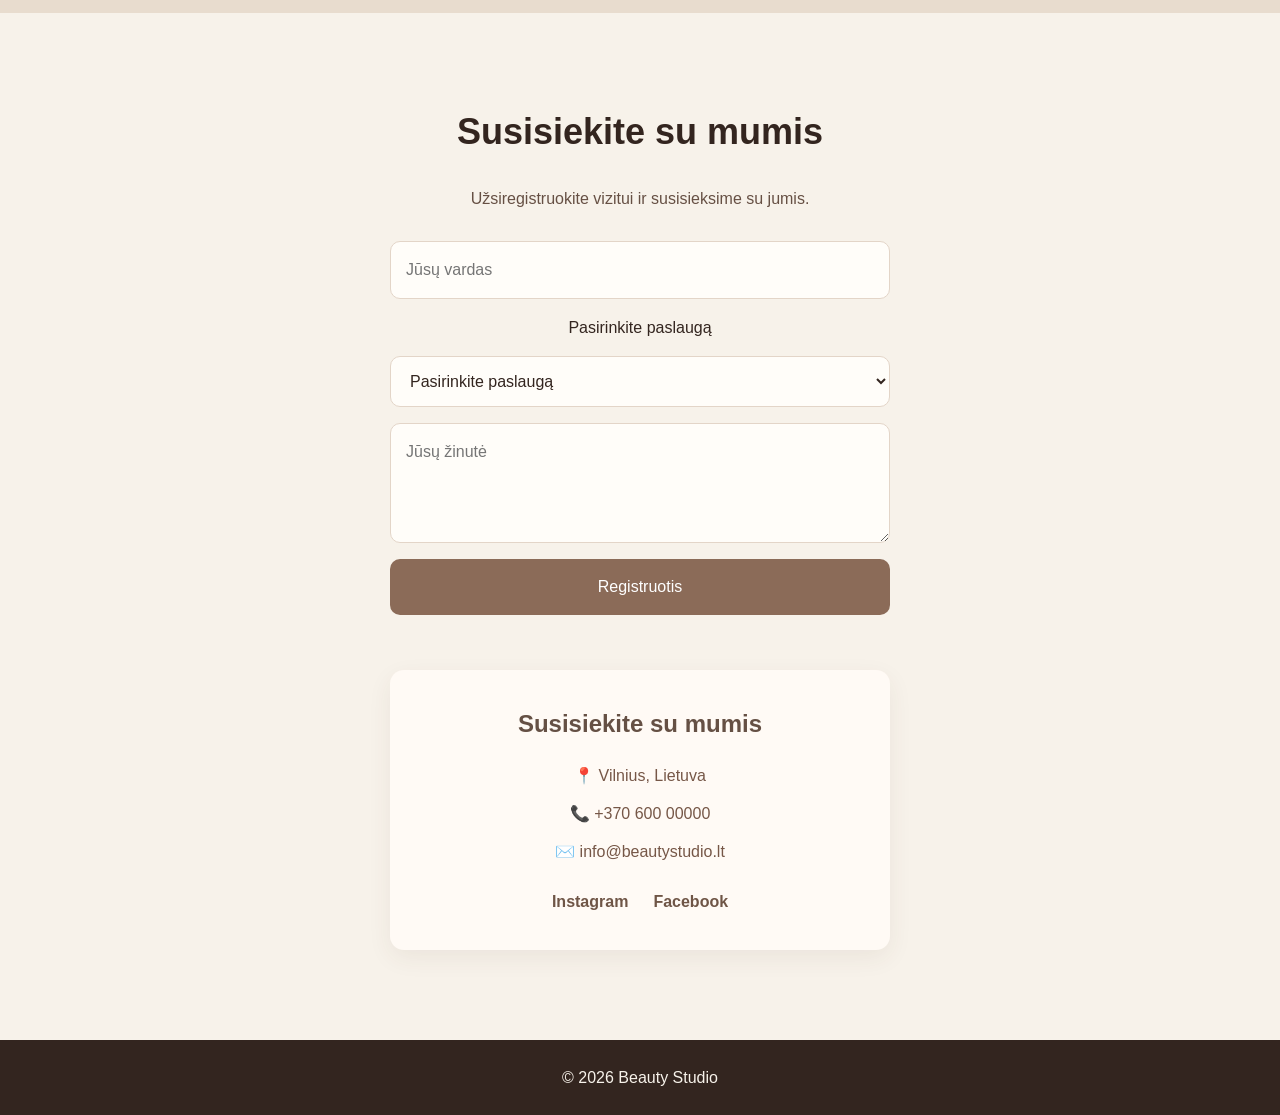
==== commit 06f66f0e: "Optimize hero image" ====
--- a/index.html
+++ b/index.html
@@ -73,7 +73,7 @@
 
     <div class="hero-image">
         <img
-            src="https://images.unsplash.com/photo-1522335789203-aabd1fc54bc9"
+            src="https://images.unsplash.com/photo-1522335789203-aabd1fc54bc9?auto=format&fit=crop&w=1200&q=75"
             alt="Grožio procedūra"
         >
     </div>
--- a/style.css
+++ b/style.css
@@ -113,7 +113,7 @@
     display: inline-block;
     margin-top: 20px;
     padding: 14px 28px;
-    background-color: #a98772;
+    background-color: #8B6B58;
     color: white;
     text-decoration: none;
     border-radius: 6px;
@@ -289,7 +289,7 @@
     padding: 15px;
     border: none;
     border-radius: 10px;
-    background-color: #b9957a;
+    background-color: #8B6B58;
     color: white;
     font: inherit;
     cursor: pointer;
@@ -297,7 +297,7 @@
 }
 
 .contact-form button:hover {
-    background-color: #98765f;
+    background-color: #60432f;
 }
 
 /* Kontaktų informacija */
@@ -329,7 +329,7 @@
 }
 
 .social-links a {
-    color: #98765f;
+    color: #6F5546;
     text-decoration: none;
     font-weight: bold;
     transition: color 0.3s;
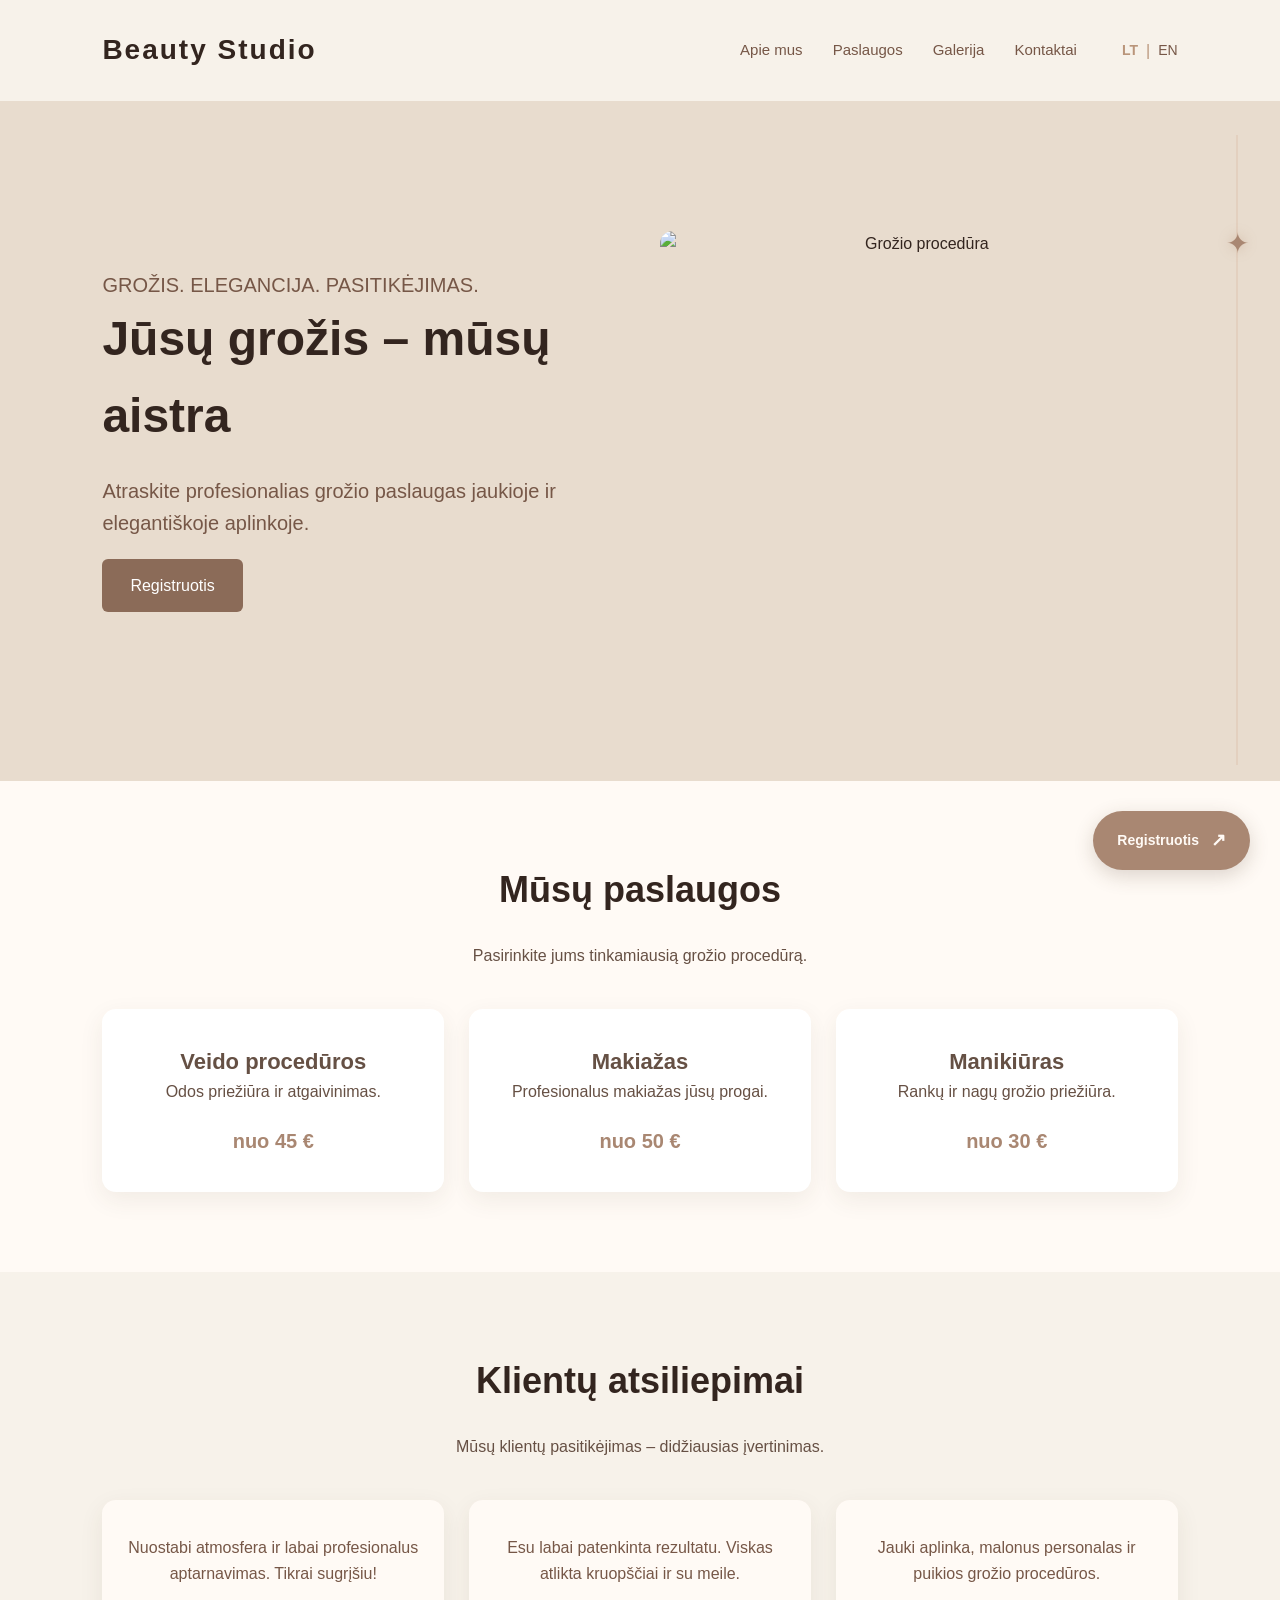
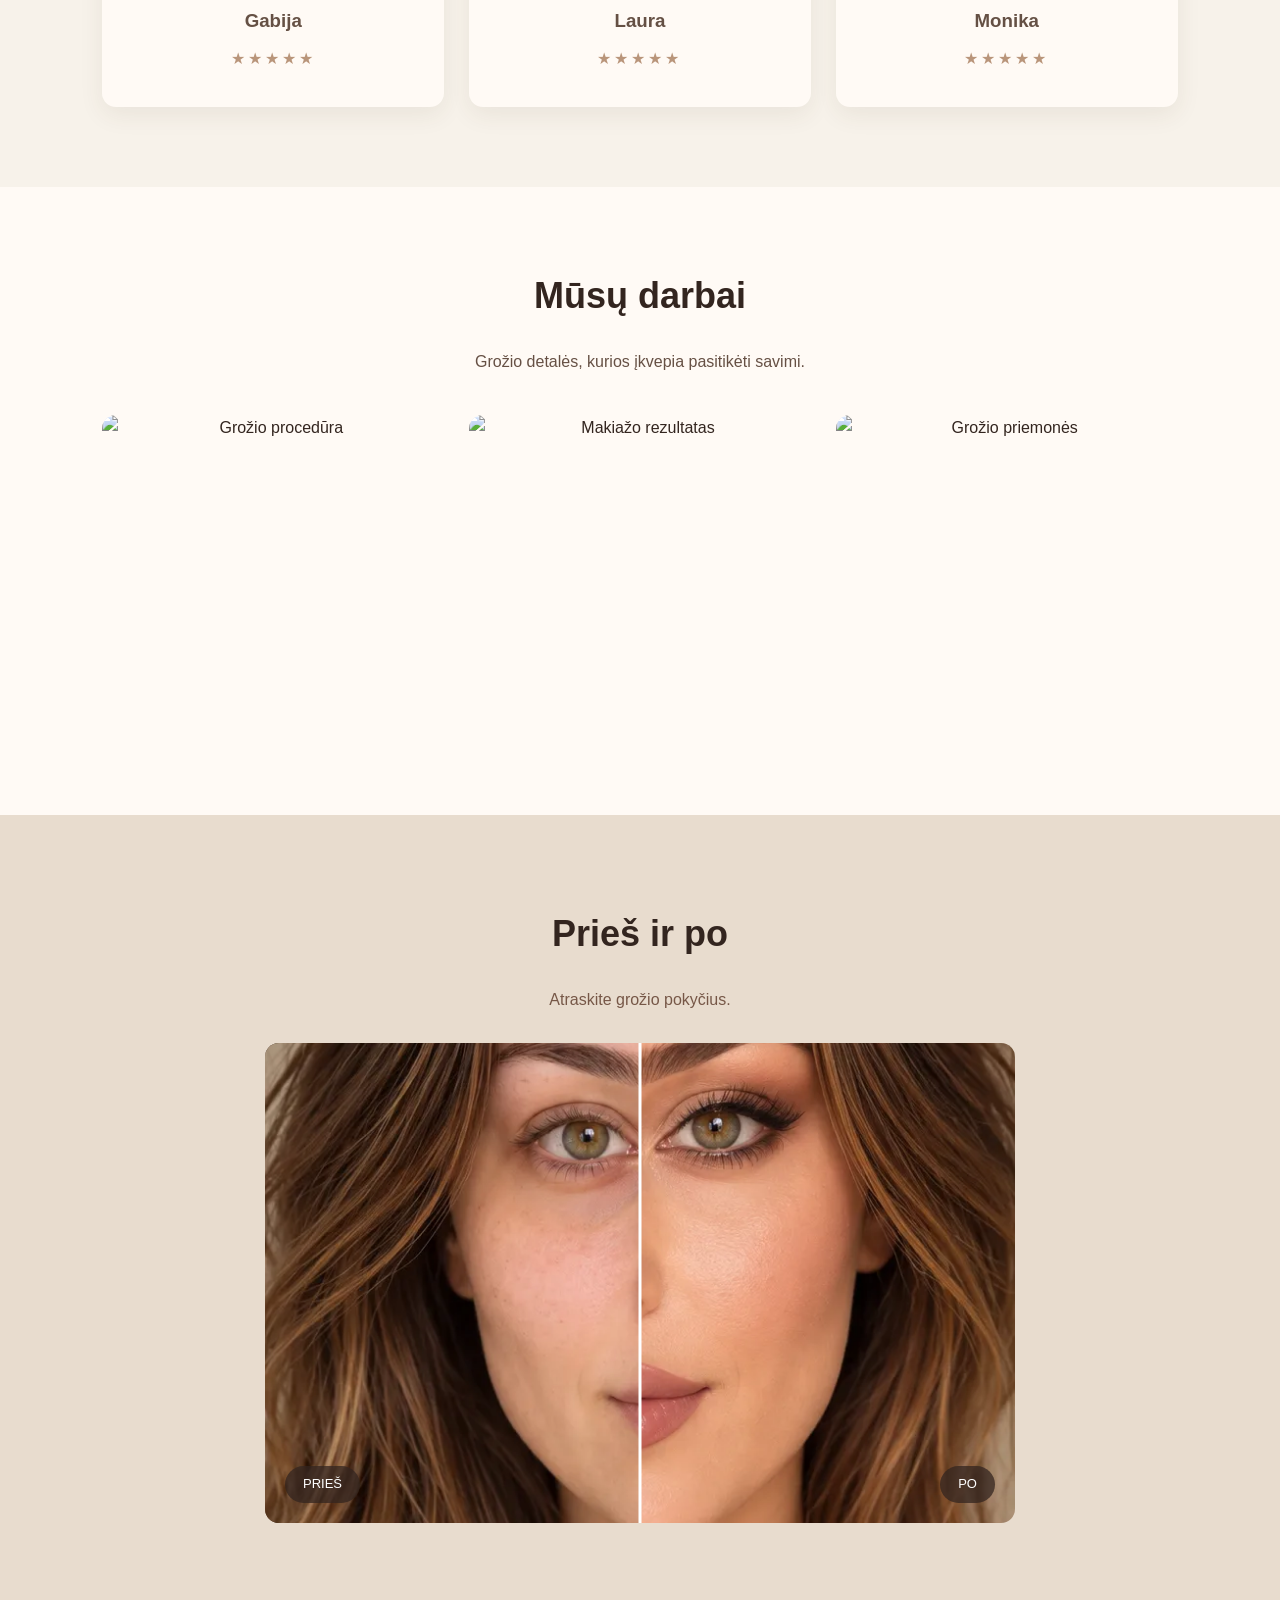
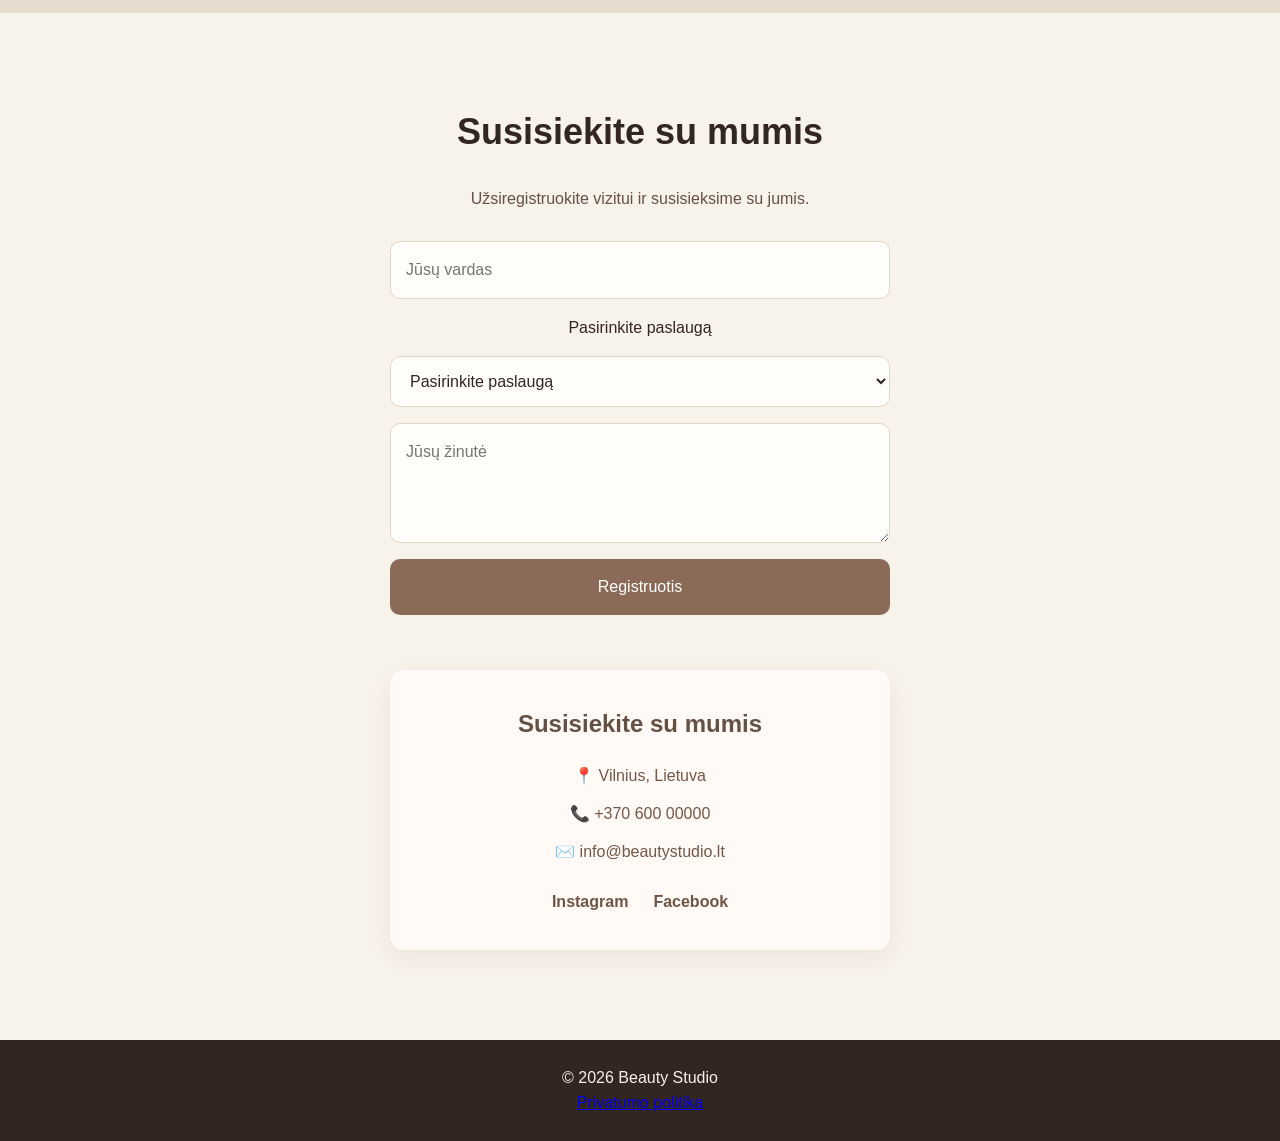
==== commit 364a1d42: "Add privacy police page" ====
--- a/index.html
+++ b/index.html
@@ -254,8 +254,9 @@
     </main>
 
     <footer>
-        <p>© 2026 Beauty Studio</p>
-    </footer>
+<p>© 2026 Beauty Studio</p>
+<a href="privacy.html">Privatumo politika</a>
+</footer>
 
     <script src="script.js"></script>
 </body>
--- a/style.css
+++ b/style.css
@@ -895,4 +895,46 @@
 .lang-btn.active {
     color: #b9957a;
     font-weight: bold;
+}
+
+/* Privacy Policy Page */
+.privacy-page {
+   max-width: 850px;
+   margin: 0 auto;
+   padding: 70px 25px;
+   color: #665044;
+   line-height: 1.8;
+}
+.privacy-page h1 {
+   color: #3f3028;
+   font-size: clamp(32px, 5vw, 46px);
+   margin: 35px 0 20px;
+}
+.privacy-page h2 {
+   color: #4f3b30;
+   font-size: 21px;
+   margin: 35px 0 10px;
+}
+.privacy-page p {
+   margin-bottom: 18px;
+}
+.back-link {
+   color: #6F5546;
+   text-decoration: none;
+   transition: color 0.3s ease;
+}
+.back-link:hover {
+   color: #3f3028;
+}
+.privacy-note {
+   margin-top: 40px;
+   padding: 20px;
+   background-color: #f3eee9;
+   border-left: 3px solid #8B6B58;
+   font-size: 14px;
+}
+@media (max-width: 600px) {
+   .privacy-page {
+       padding: 40px 20px;
+   }
 }
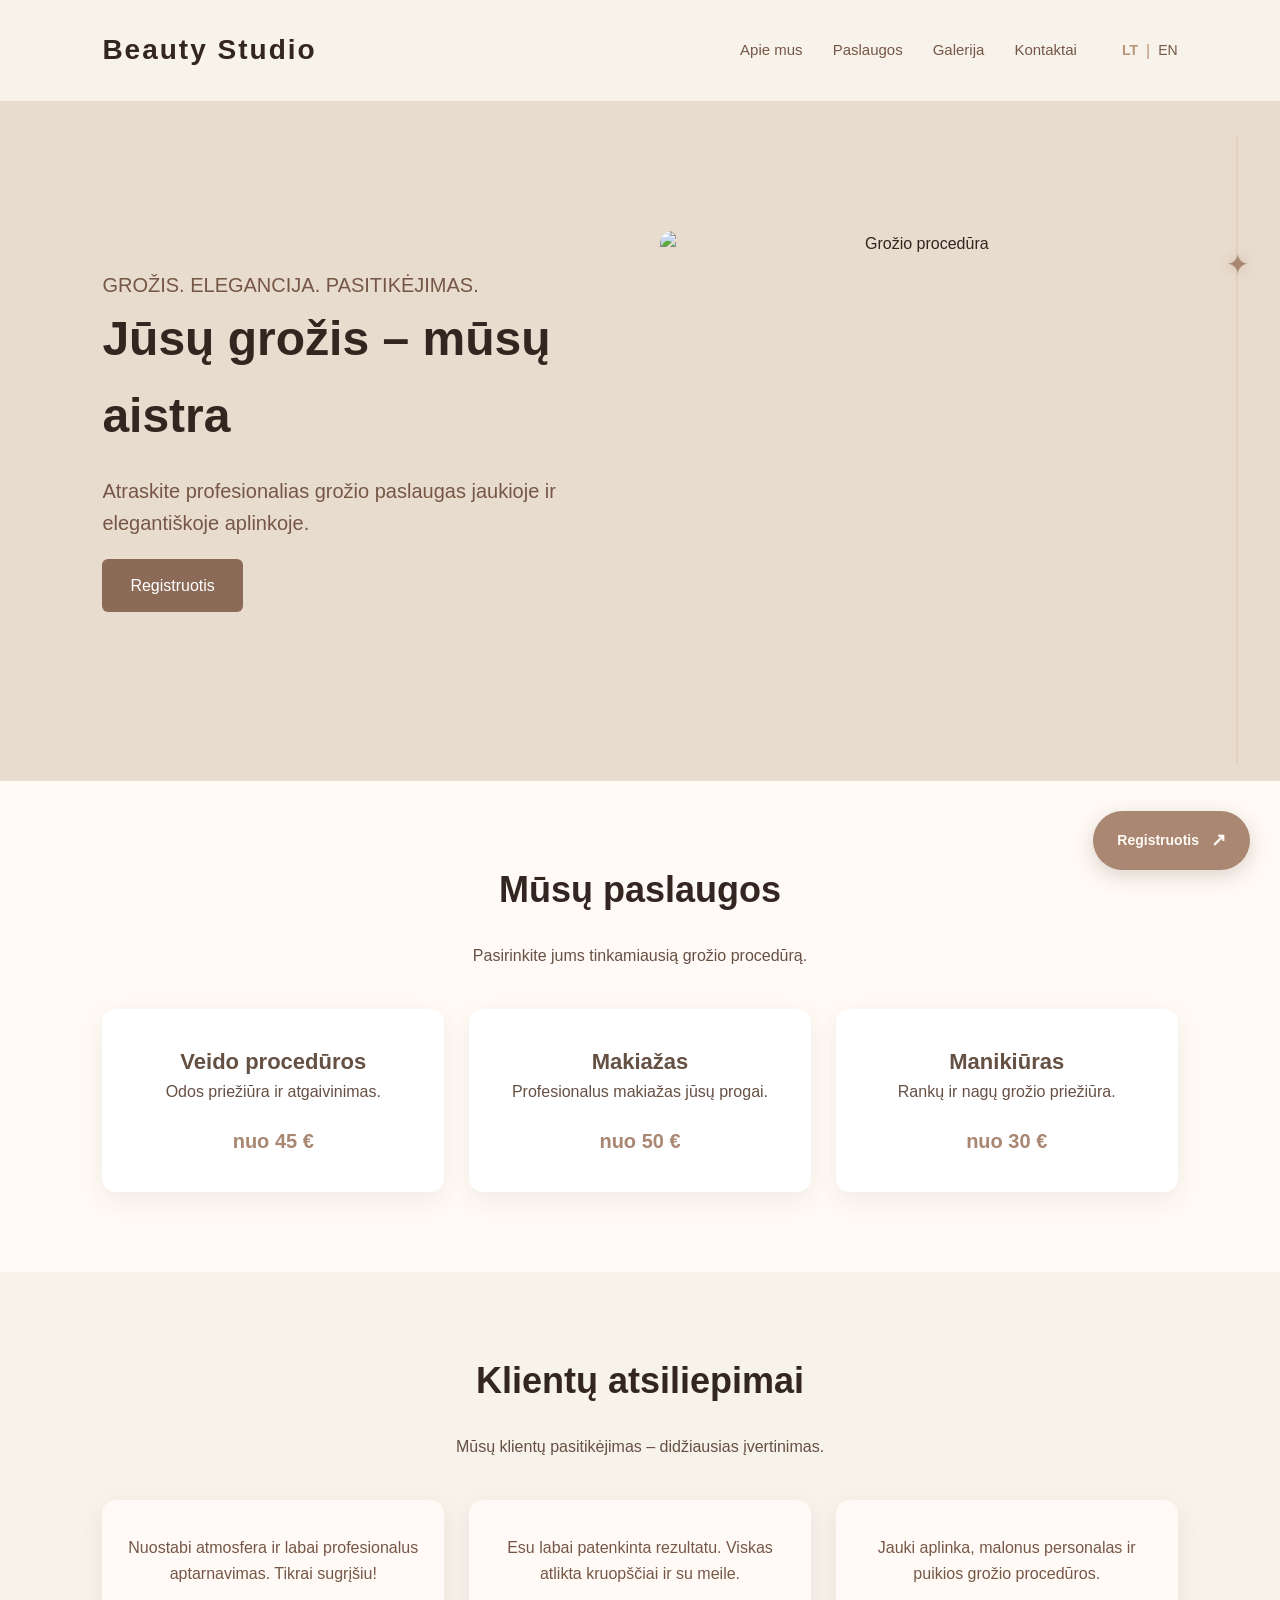
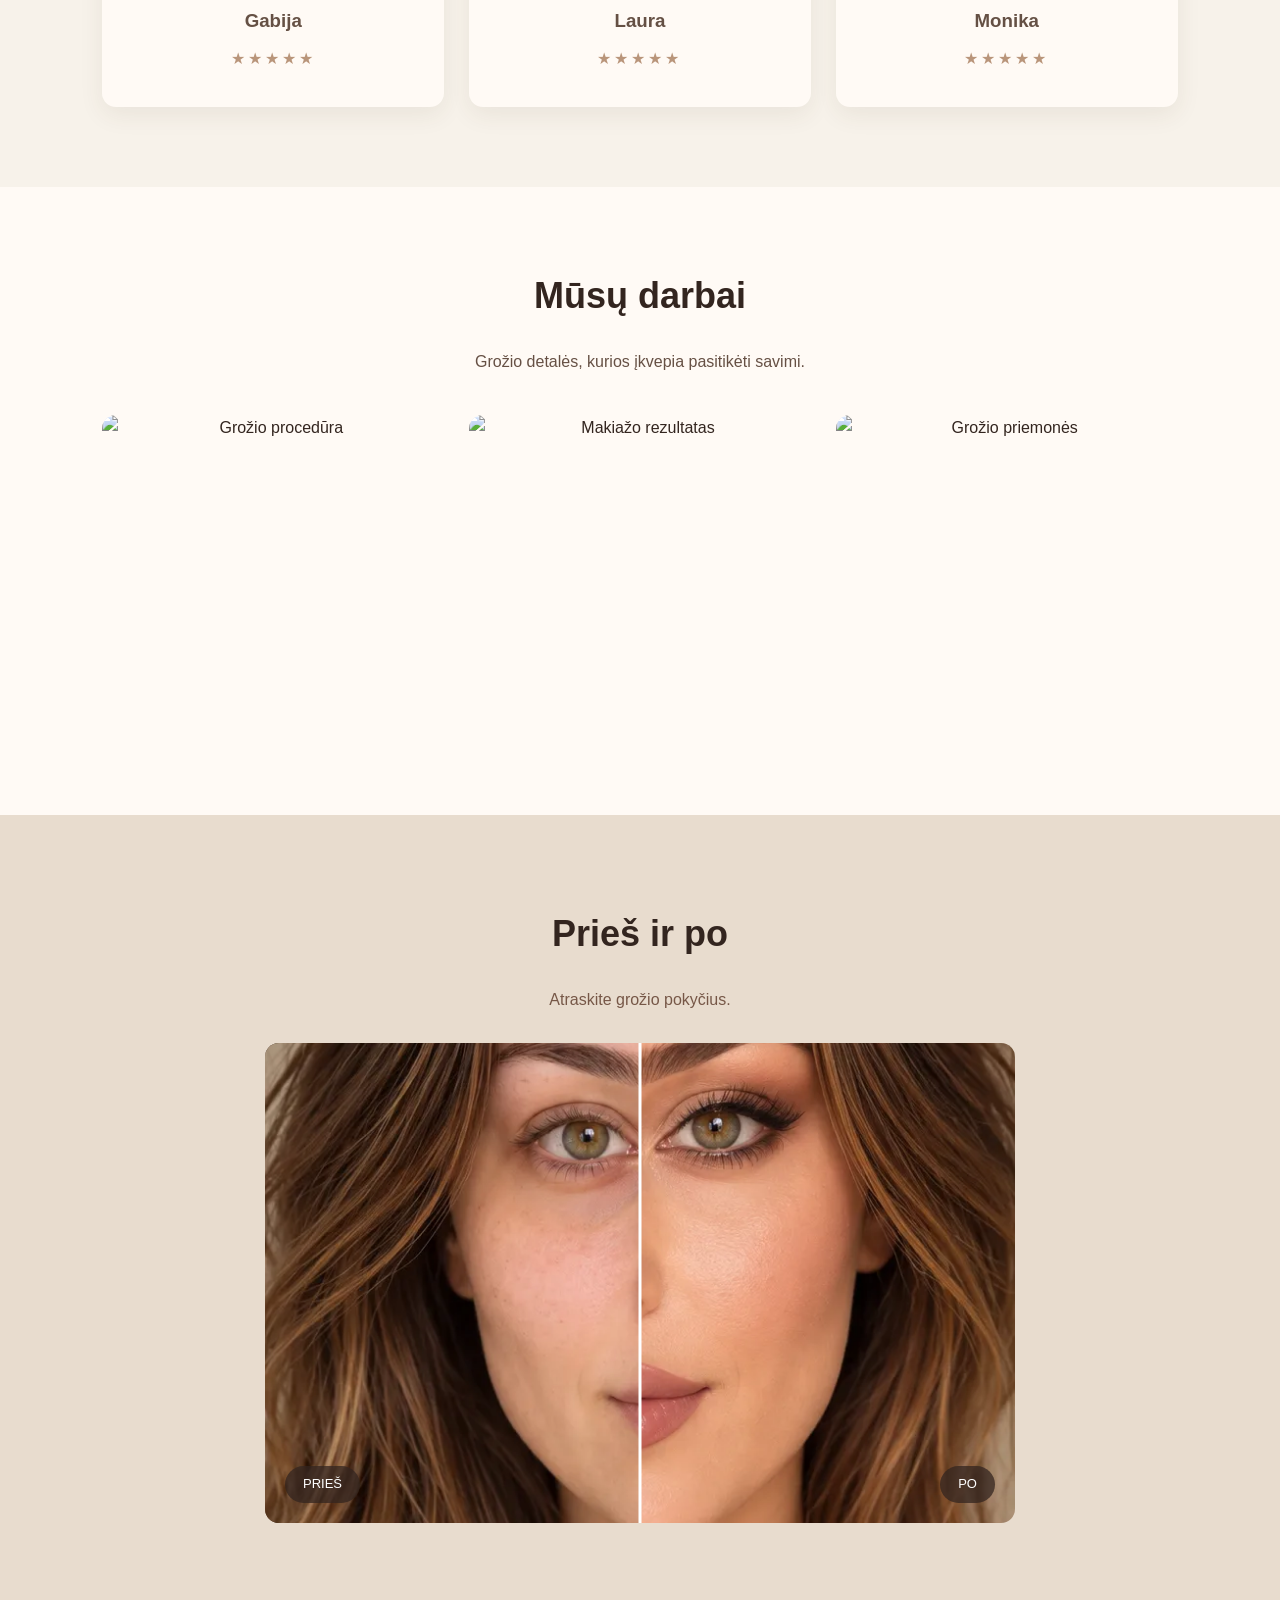
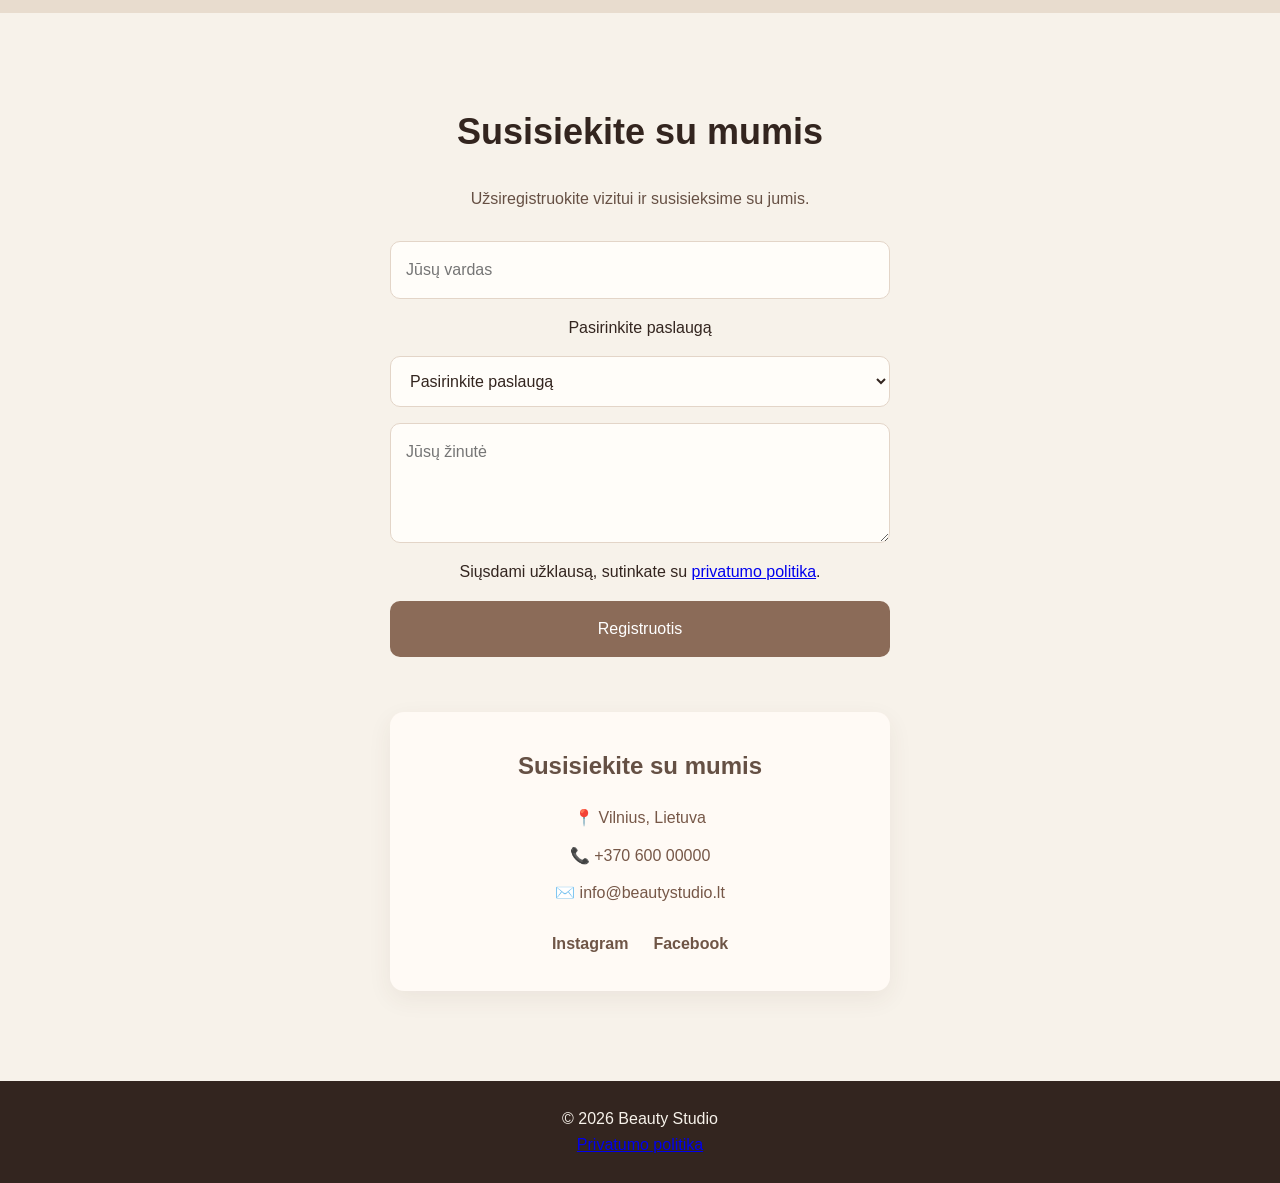
==== commit 8958857c: "Add privacy policy link to contact form" ====
--- a/index.html
+++ b/index.html
@@ -234,6 +234,11 @@
     data-i18n-placeholder="messagePlaceholder"
 ></textarea>
 
+<p class="privacy-consent">
+   Siųsdami užklausą, sutinkate su
+<a href="privacy.html">privatumo politika</a>.
+</p>
+
     <button type="submit" data-i18n="submitButton">Registruotis</button>
     </form>
 
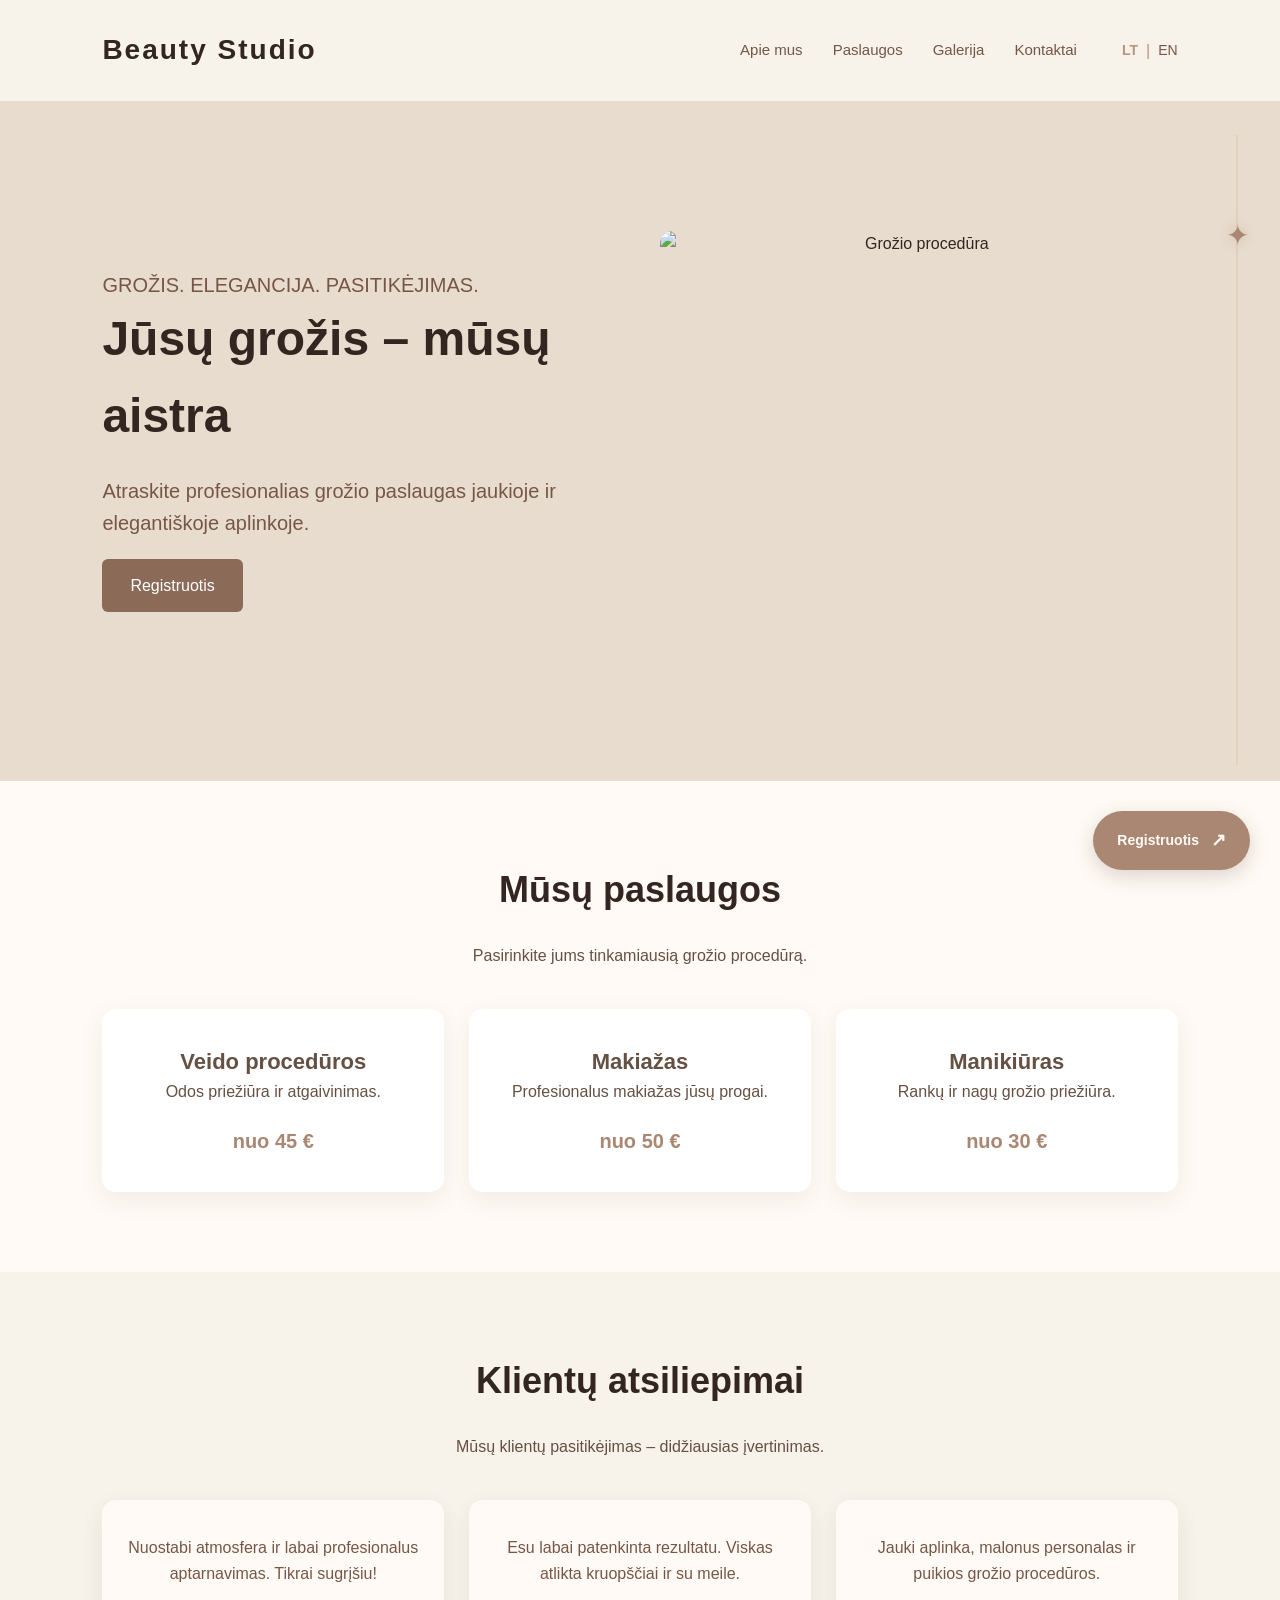
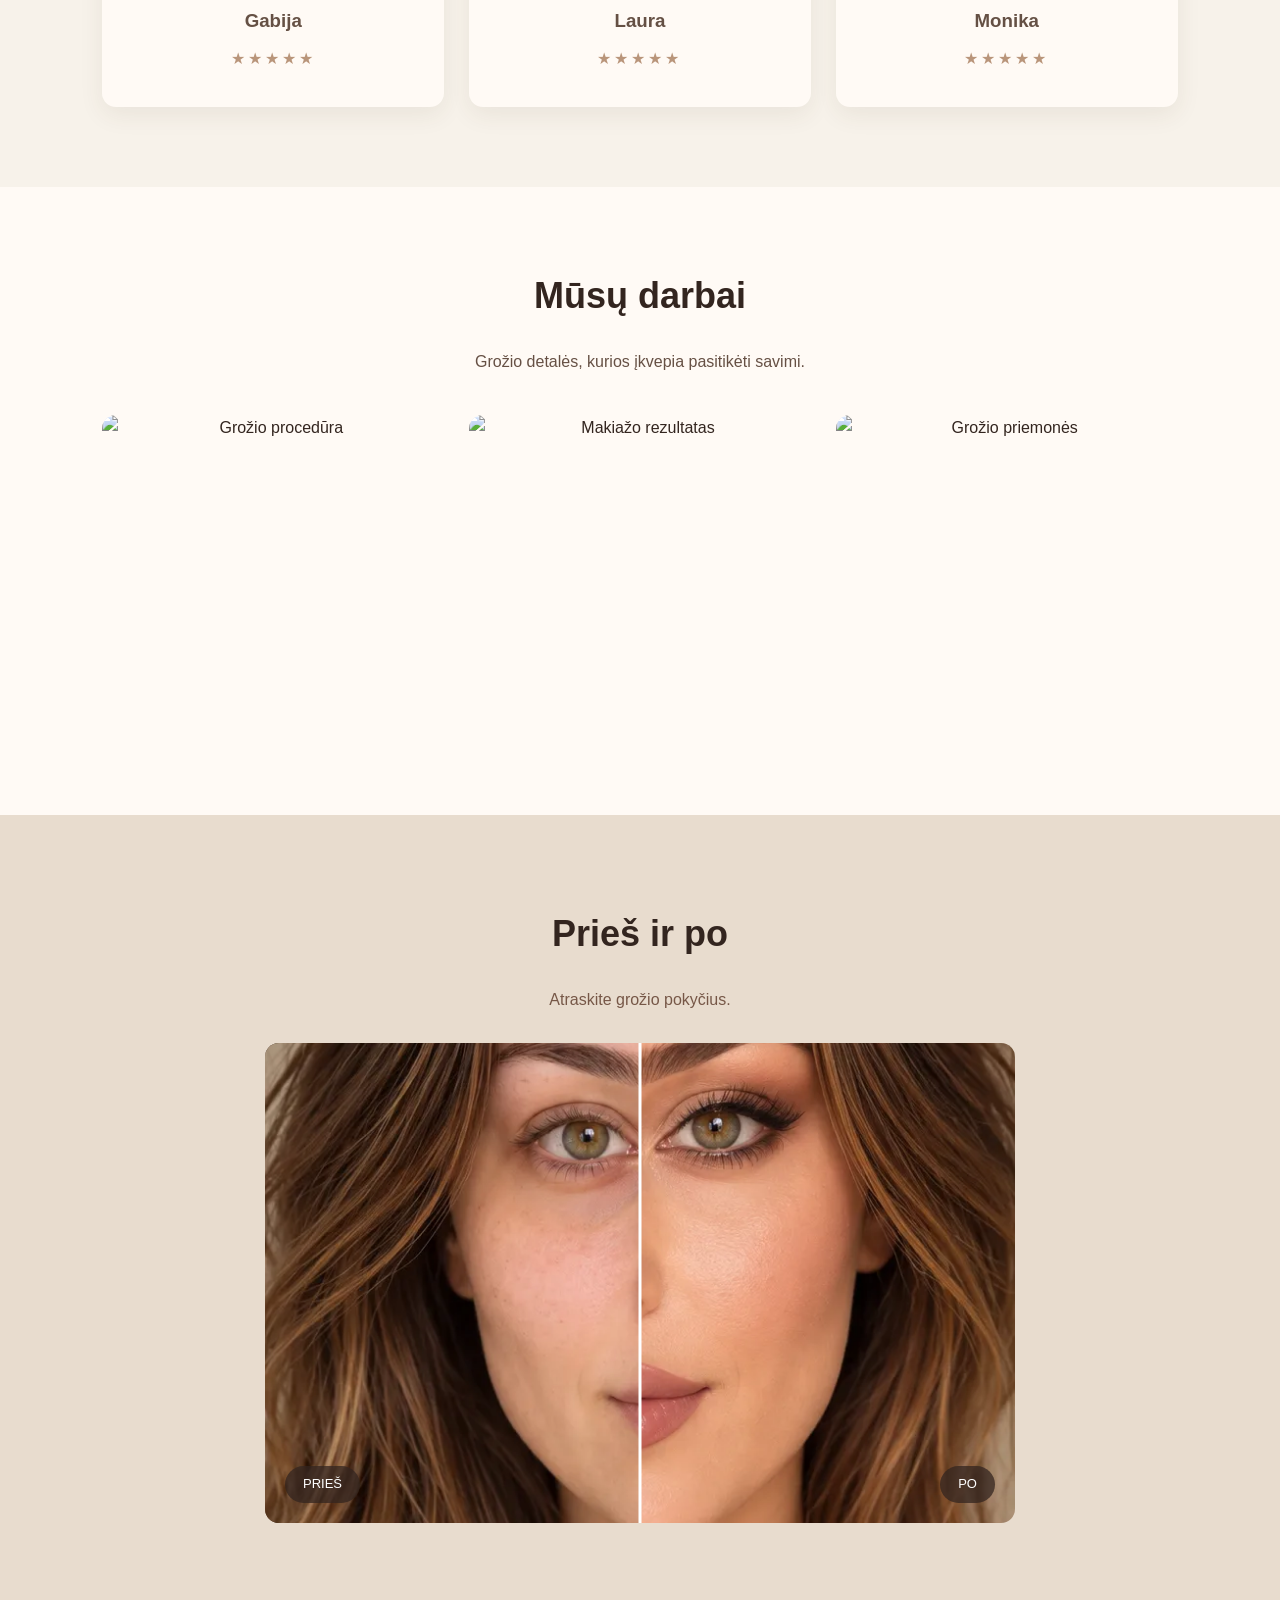
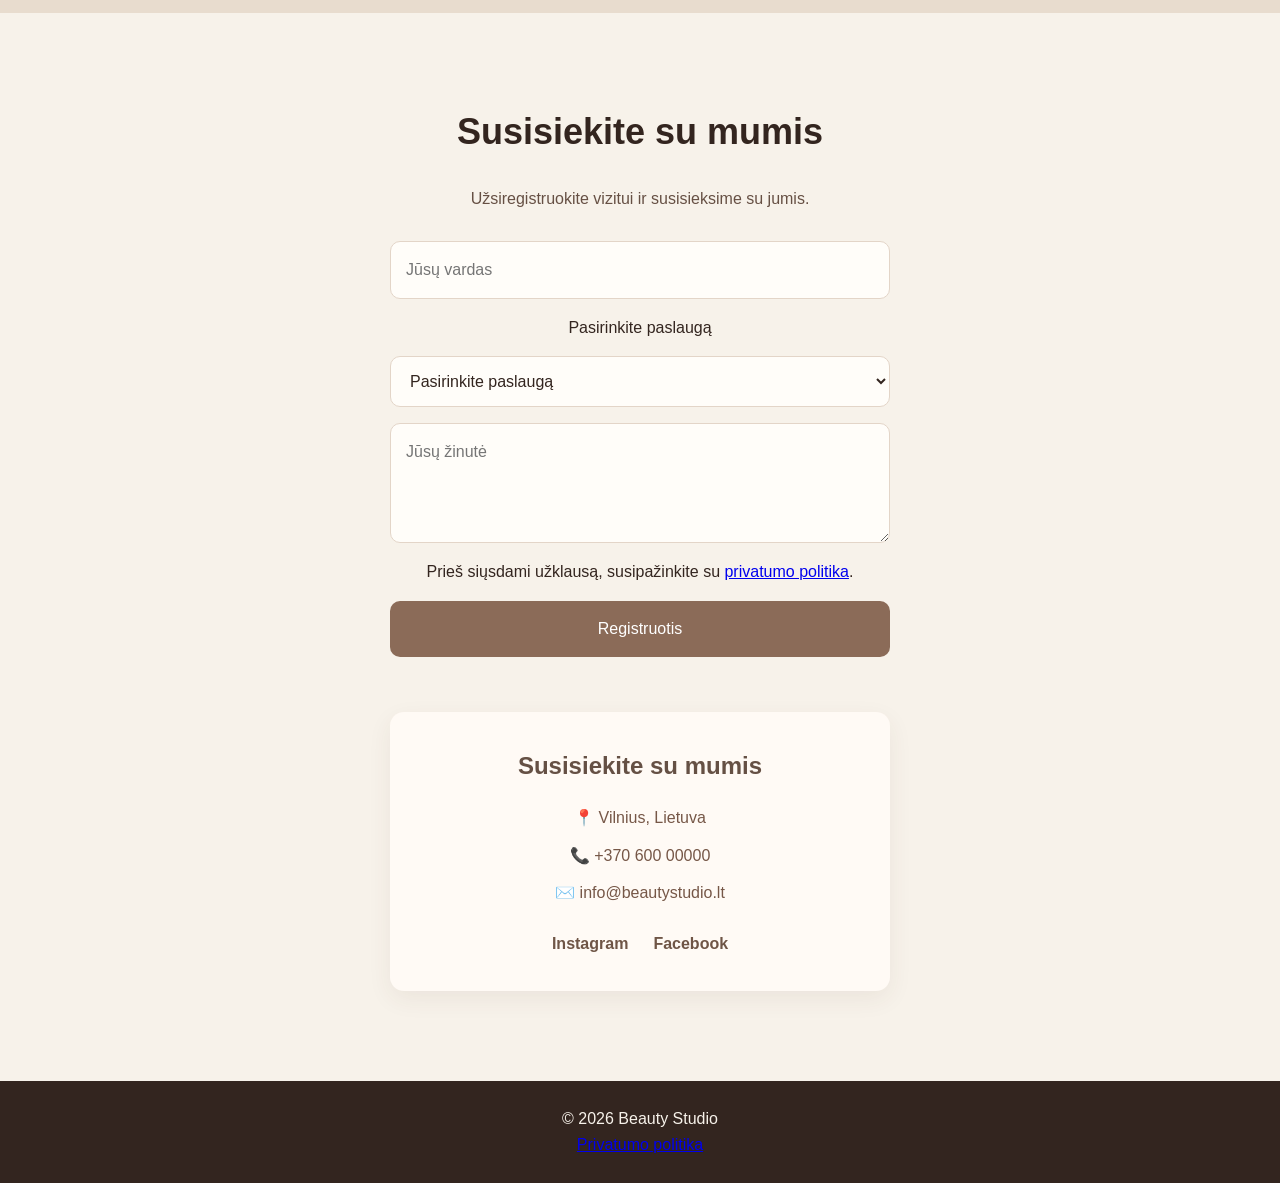
==== commit 0c5ae7e8: "Improve privacy notice" ====
--- a/index.html
+++ b/index.html
@@ -235,7 +235,7 @@
 ></textarea>
 
 <p class="privacy-consent">
-   Siųsdami užklausą, sutinkate su
+   Prieš siųsdami užklausą, susipažinkite su
 <a href="privacy.html">privatumo politika</a>.
 </p>
 
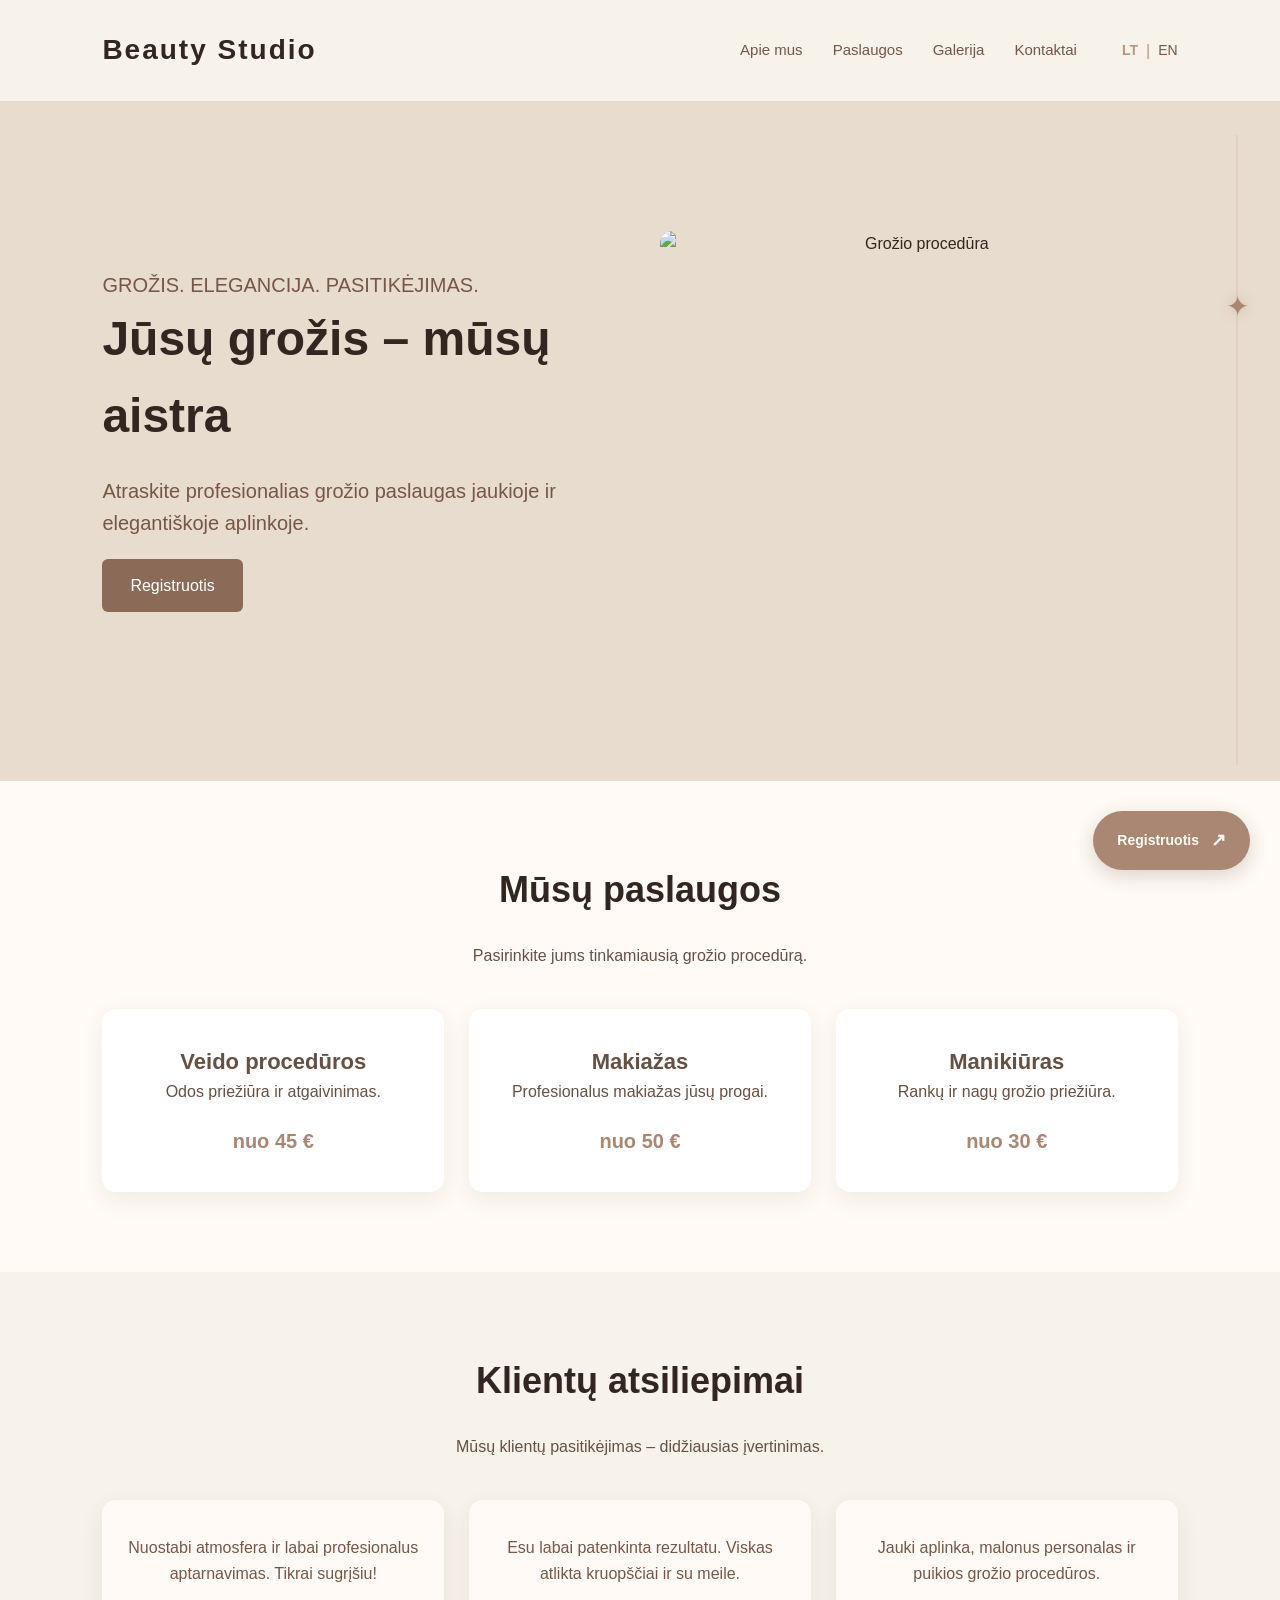
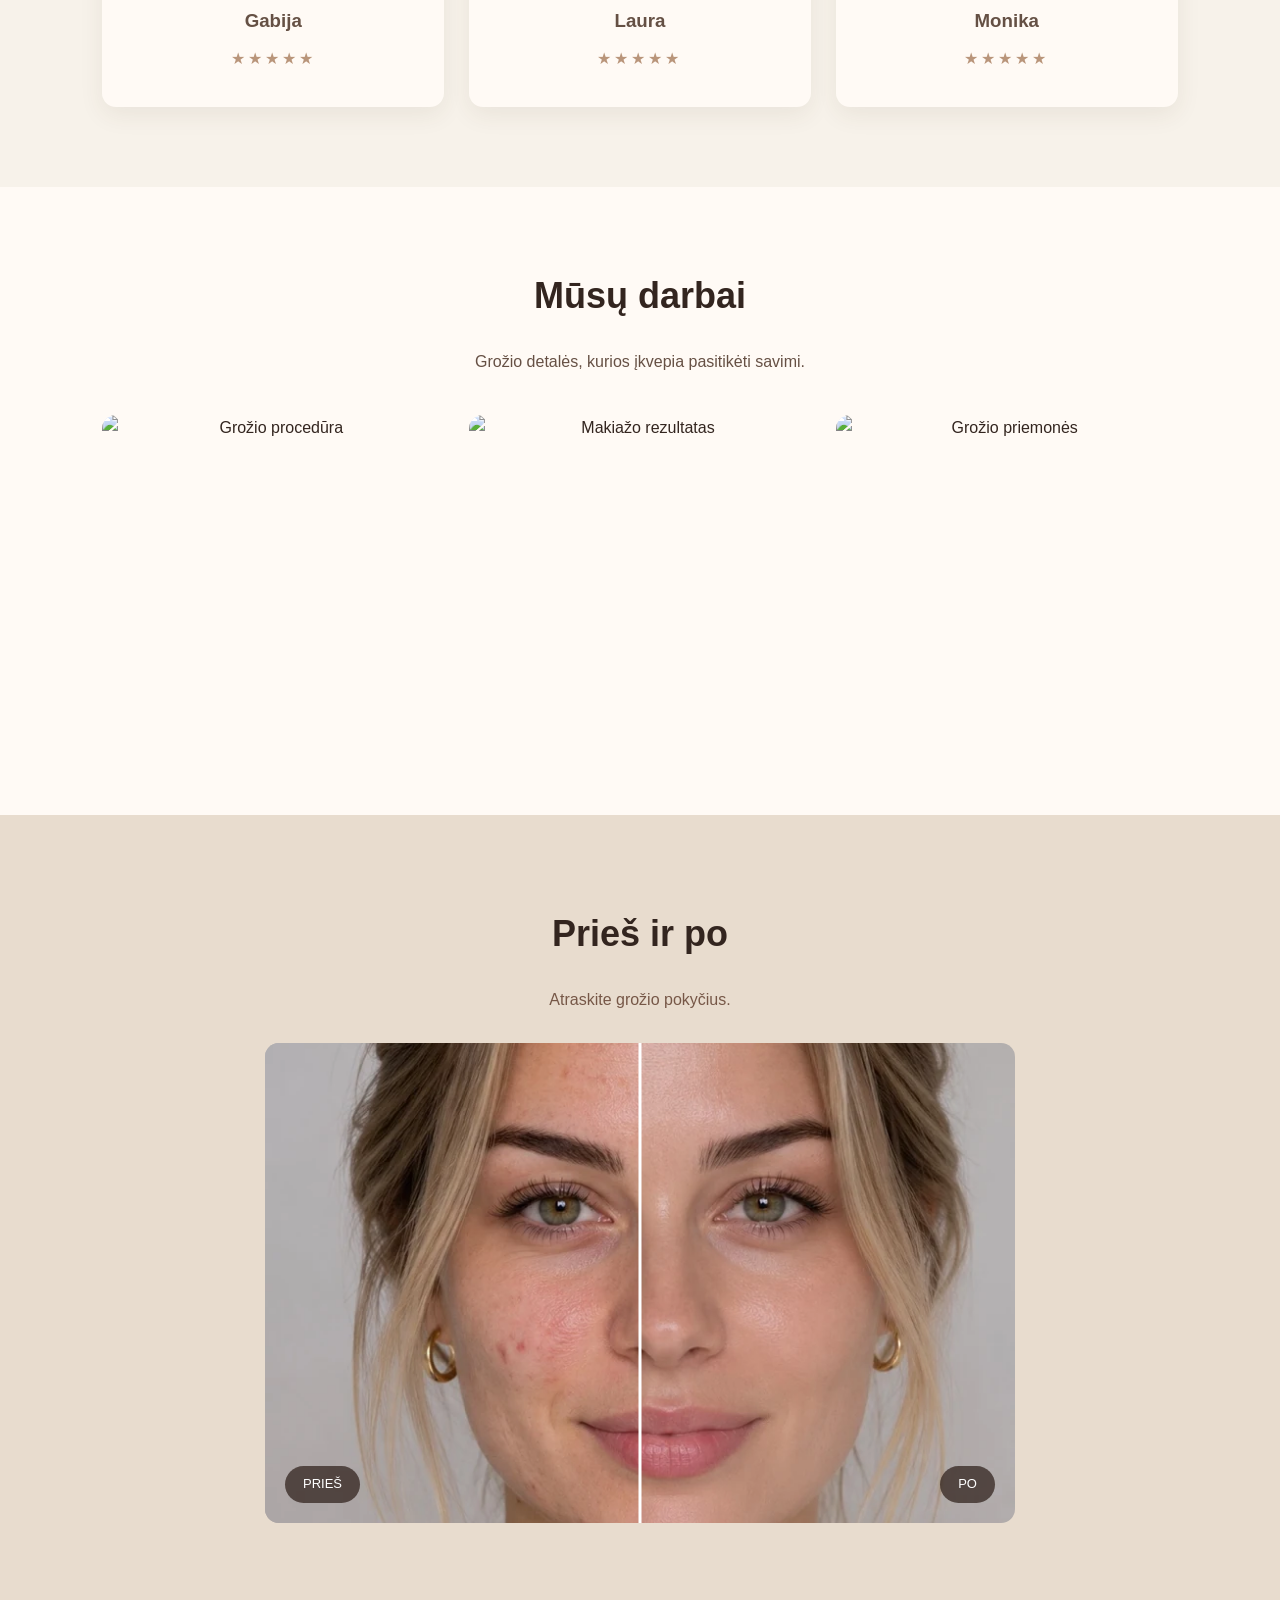
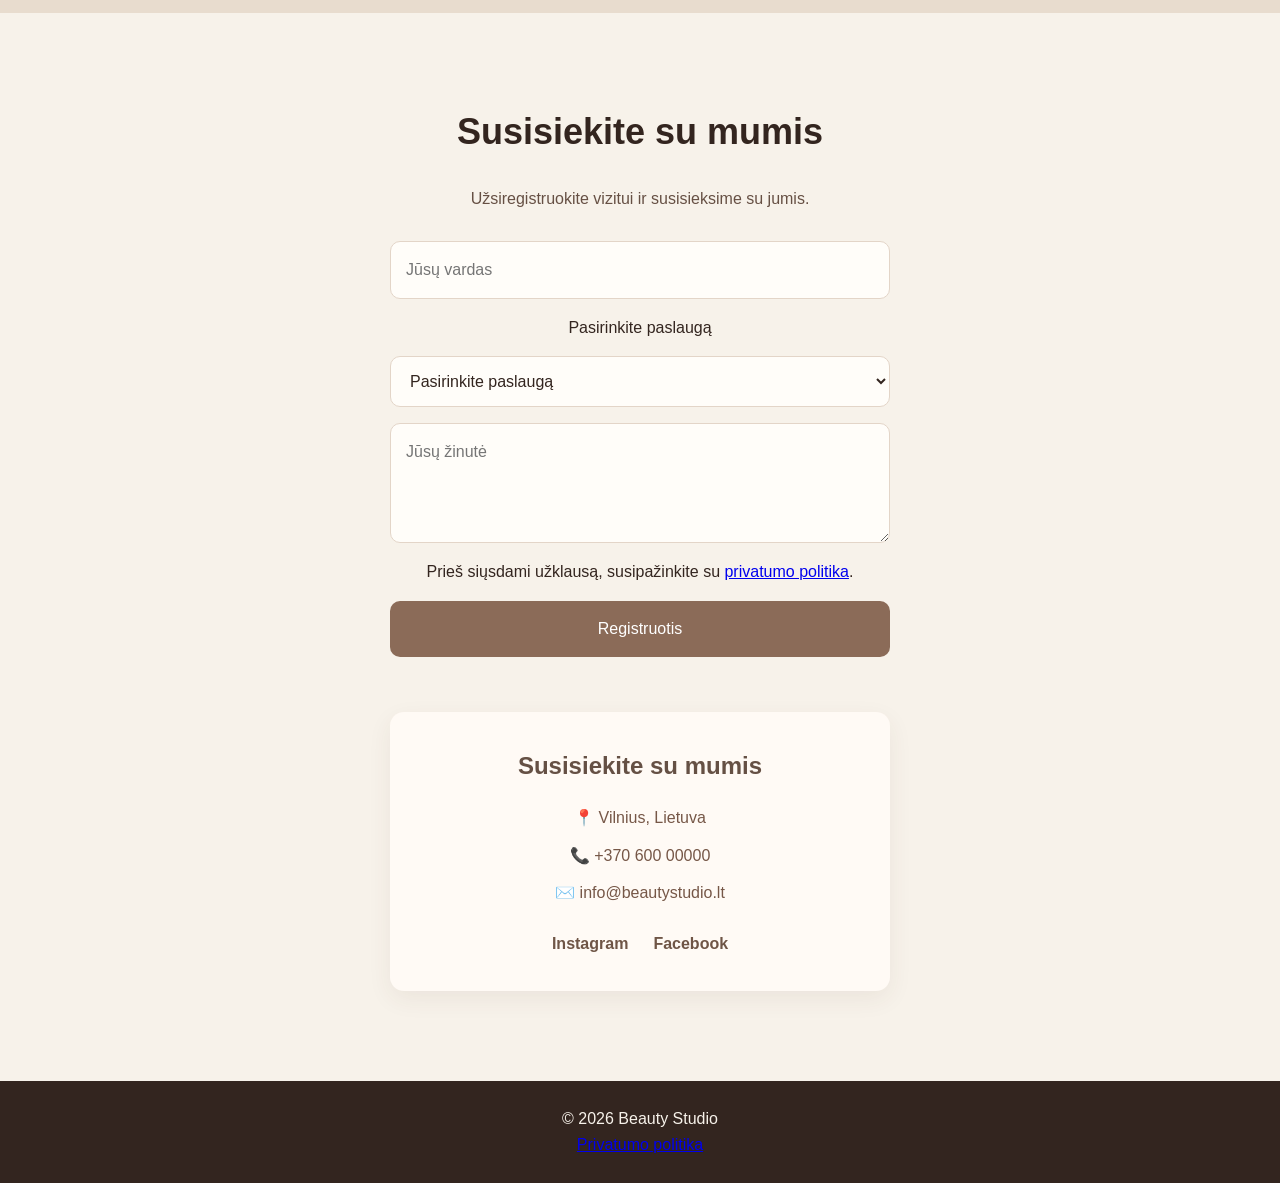
==== commit 90c98ff4: "Update before after slider" ====
--- a/index.html
+++ b/index.html
@@ -187,7 +187,8 @@
         >
 
         <span class="comparison-label before-label">PRIEŠ</span>
-        <span class="comparison-label after-label">PO</span>
+<span class="comparison-label after-label">PO</span>
+
     </div>
 </section>
 
--- a/style.css
+++ b/style.css
@@ -937,4 +937,10 @@
    .privacy-page {
        padding: 40px 20px;
    }
+}
+
+@media (max-width: 600px) {
+ .comparison-label {
+   display: none;
+ }
 }
